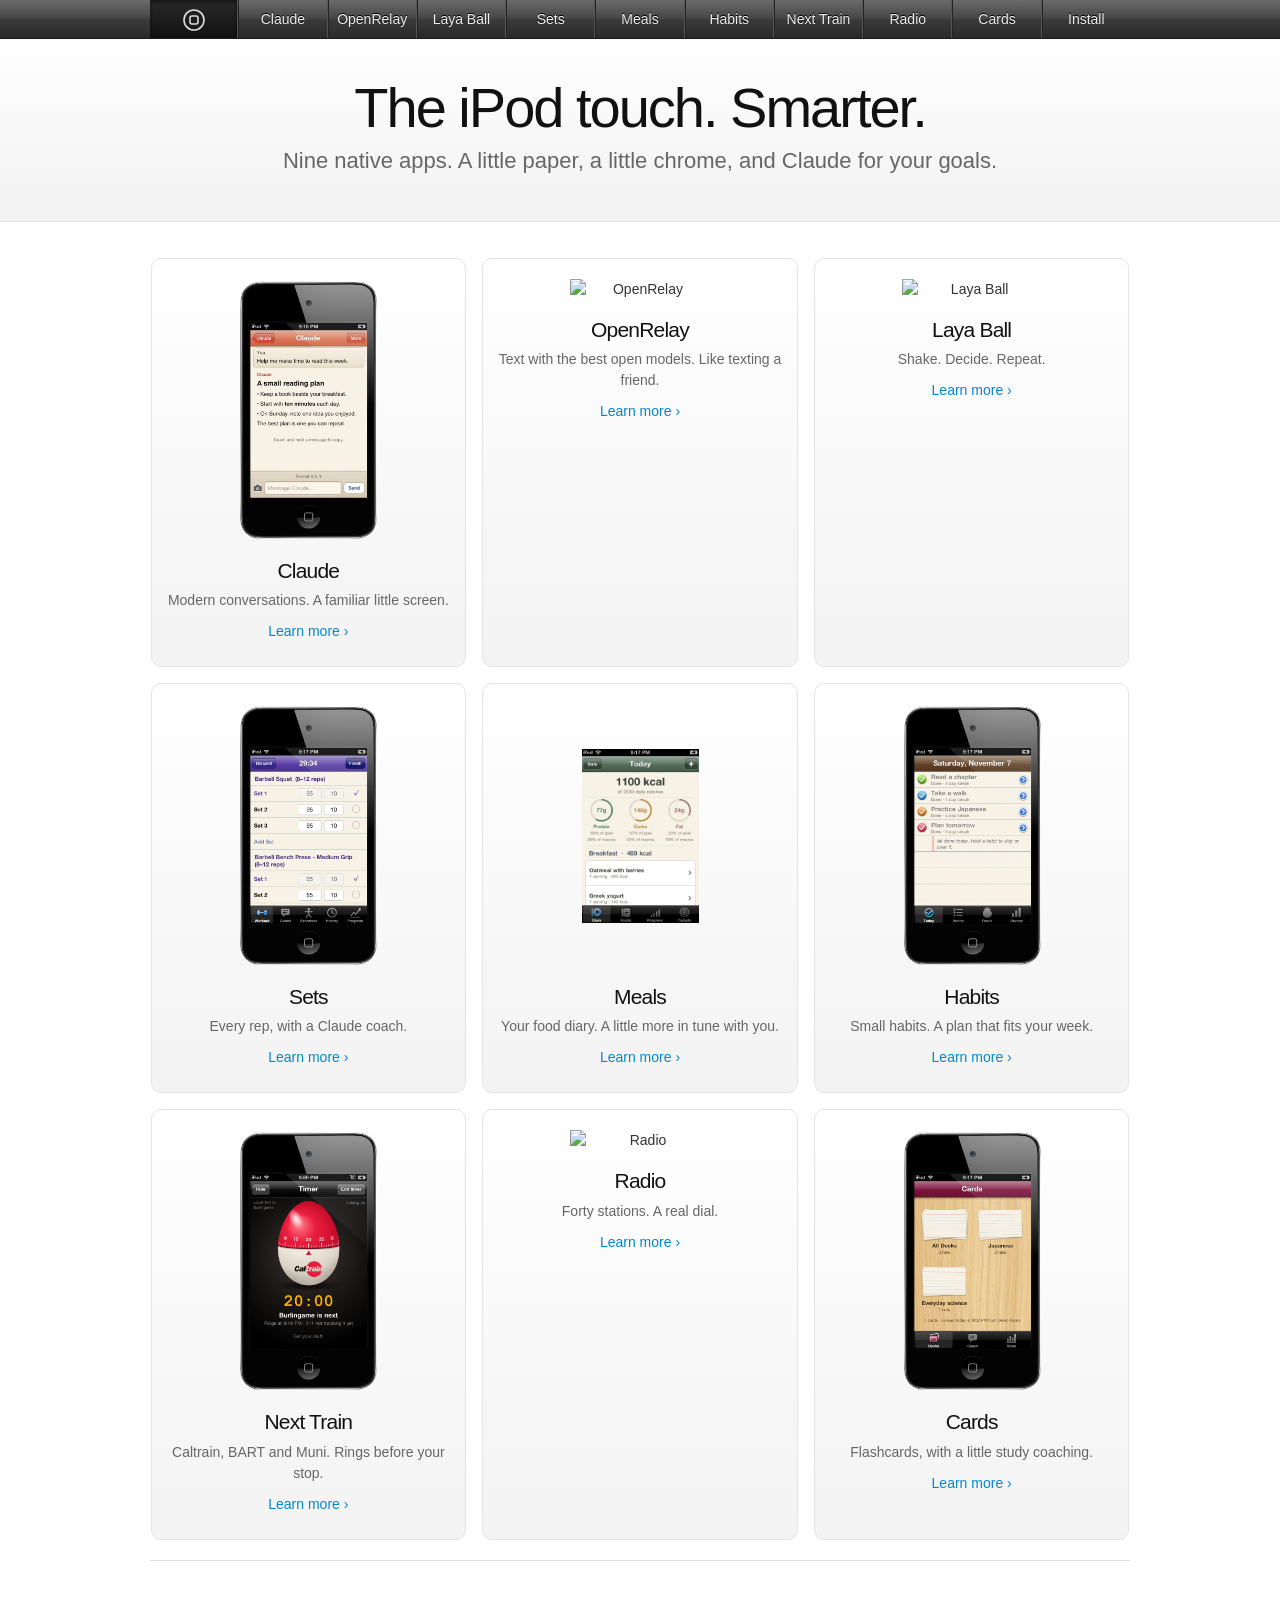
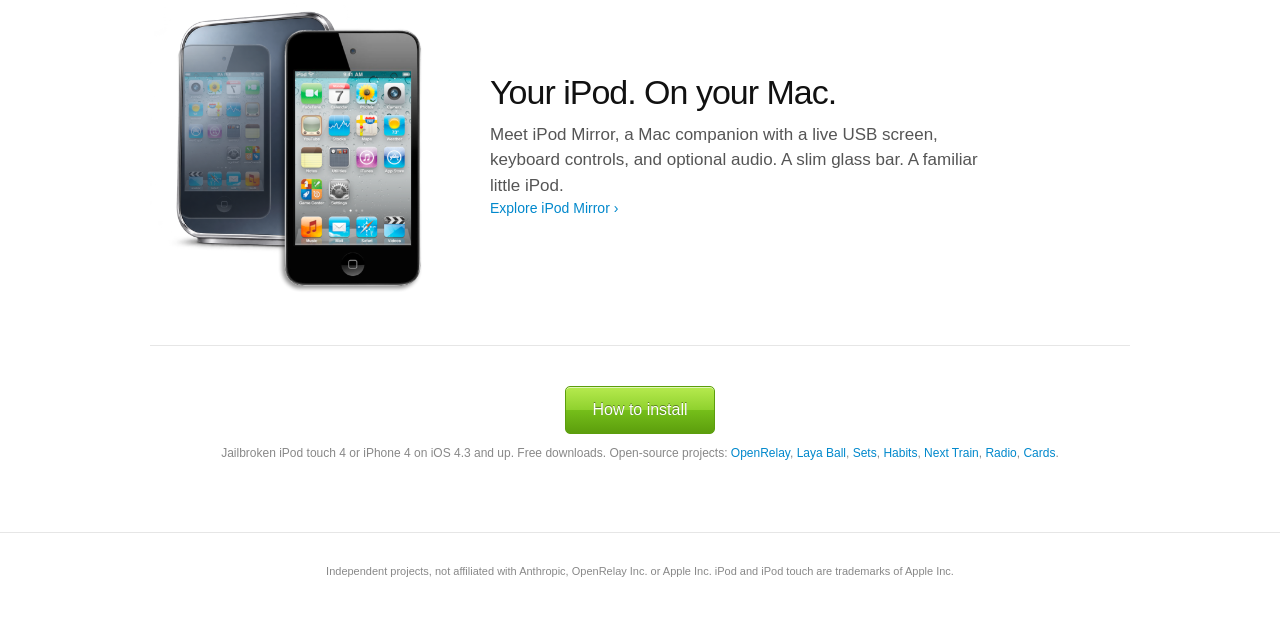
==== site/index.html @ 03e5d3de "Add iPod reflection icon and latest Mirror download" ====
<!DOCTYPE html>
<html lang="en"><head><meta charset="utf-8"><title>AI apps for iPod touch 4</title><meta name="viewport" content="width=device-width, initial-scale=1">
<meta name="description" content="Nine native apps for a 2010 iPod touch. Claude, open models, and practical tools for your goals.">
<meta property="og:type" content="website"><meta property="og:title" content="AI apps for iPod touch 4"><meta property="og:description" content="Nine native apps for a 2010 iPod touch. Claude, open models, and practical tools for your goals.">
<meta property="og:image" content="https://mannan.dev/ipod/img/og.jpg"><meta property="og:image:width" content="1200"><meta property="og:image:height" content="630">
<meta name="twitter:card" content="summary_large_image"><meta name="twitter:title" content="AI apps for iPod touch 4"><meta name="twitter:description" content="Nine native apps for a 2010 iPod touch. Claude, open models, and practical tools for your goals."><meta name="twitter:image" content="https://mannan.dev/ipod/img/og.jpg">
<link rel="icon" href="img/icon.png"><link rel="stylesheet" href="style.css?v=reflection-6-png-1"></head><body>
<div id="gn"><input type="checkbox" id="menu"><label class="burger" for="menu" aria-label="Menu">&#9776;</label><ul>
<li class="on"><a href="index.html" class="home" title="iPod touch 4"><svg width="22" height="22" viewBox="0 0 22 22" aria-label="iPod touch 4"><circle cx="11" cy="11" r="10" fill="none" stroke="#ddd" stroke-width="1.6"/><rect x="7" y="7" width="8" height="8" rx="2" fill="none" stroke="#ddd" stroke-width="1.6"/></svg></a></li>
<li><a href="claude.html">Claude</a></li>
<li><a href="openrelay.html">OpenRelay</a></li>
<li><a href="layaball.html">Laya Ball</a></li>
<li><a href="sets.html">Sets</a></li>
<li><a href="meals.html">Meals</a></li>
<li><a href="habits.html">Habits</a></li>
<li><a href="nexttrain.html">Next Train</a></li>
<li><a href="radio.html">Radio</a></li>
<li><a href="cards.html">Cards</a></li>
<li><a href="install.html">Install</a></li>
</ul></div>
<div class="hero"><div class="wrap">
  <h1>The iPod touch. Smarter.</h1>
  <h2>Nine native apps. A little paper, a little chrome, and Claude for your goals.</h2>
</div></div>
<div class="wrap">
  <div class="trio">
    <a class="card" href="claude.html"><img src="img/claude-native-device.png" alt="Claude on an iPod touch"><h3>Claude</h3><p>Modern conversations. A familiar little screen.</p><span class="more">Learn more &rsaquo;</span></a>
    <a class="card" href="openrelay.html"><img src="img/bursts-device.png" alt="OpenRelay"><h3>OpenRelay</h3><p>Text with the best open models. Like texting a friend.</p><span class="more">Learn more &rsaquo;</span></a>
    <a class="card" href="layaball.html"><img src="img/ball8-device.png" alt="Laya Ball"><h3>Laya Ball</h3><p>Shake. Decide. Repeat.</p><span class="more">Learn more &rsaquo;</span></a>
    <a class="card" href="sets.html"><img src="img/setsworkout-native-device.png" alt="Sets"><h3>Sets</h3><p>Every rep, with a Claude coach.</p><span class="more">Learn more &rsaquo;</span></a>
    <a class="card" href="meals.html"><span class="device-shot"><span class="device-screen"><img src="img/meals-native-diary.png" alt="Meals food diary on an iPod touch" width="640" height="960"></span></span><h3>Meals</h3><p>Your food diary. A little more in tune with you.</p><span class="more">Learn more &rsaquo;</span></a>
    <a class="card" href="habits.html"><img src="img/habitstoday-native-device.png" alt="Habits"><h3>Habits</h3><p>Small habits. A plan that fits your week.</p><span class="more">Learn more &rsaquo;</span></a>
    <a class="card" href="nexttrain.html"><img src="img/trainegg-device.png" alt="Next Train"><h3>Next Train</h3><p>Caltrain, BART and Muni. Rings before your stop.</p><span class="more">Learn more &rsaquo;</span></a>
    <a class="card" href="radio.html"><img src="img/radiotuner-device.png" alt="Radio"><h3>Radio</h3><p>Forty stations. A real dial.</p><span class="more">Learn more &rsaquo;</span></a>
    <a class="card" href="cards.html"><img src="img/cardsdecks-native-device.png" alt="Cards"><h3>Cards</h3><p>Flashcards, with a little study coaching.</p><span class="more">Learn more &rsaquo;</span></a>
  </div>
  <div class="feature" style="border-top:1px solid #ddd;padding-top:36px"><div class="pic"><img src="img/mirror-icon.png?v=reflection-6" alt="iPod Mirror icon" width="220"></div><div class="txt"><h3>Your iPod. On your Mac.</h3><p>Meet iPod Mirror, a Mac companion with a live USB screen, keyboard controls, and optional audio. A slim glass bar. A familiar little iPod.</p><a class="more" href="mirror.html">Explore iPod Mirror &rsaquo;</a></div></div>
  <div class="buy"><a class="btn" href="install.html">How to install</a><small>Jailbroken iPod touch 4 or iPhone 4 on iOS 4.3 and up. Free downloads. Open-source projects: <a href="https://github.com/mannanshukla/ipod">OpenRelay</a>, <a href="https://github.com/mannanshukla/layaball-ios4">Laya Ball</a>, <a href="https://github.com/mannanshukla/sets-ios4">Sets</a>, <a href="https://github.com/mannanshukla/habits-ios4">Habits</a>, <a href="https://github.com/mannanshukla/nexttrain-ios4">Next Train</a>, <a href="https://github.com/mannanshukla/radio-ios4">Radio</a>, <a href="https://github.com/mannanshukla/cards-ios4">Cards</a>.</small></div>
</div>
<footer>Independent projects, not affiliated with Anthropic, OpenRelay Inc. or Apple Inc. iPod and iPod touch are trademarks of Apple Inc.</footer></body></html>
---- site/style.css ----
/* apple.com, 2010: Myriad, light gray, one idea per section */
html,body{margin:0;padding:0}
body{font-family:"Myriad Pro","Myriad Set Pro","Lucida Grande","Helvetica Neue",Helvetica,Arial,sans-serif;color:#333;font-size:14px;line-height:1.5;background:#fff}
a{color:#08c;text-decoration:none}a:hover{text-decoration:underline}
.wrap{width:980px;max-width:94%;margin:0 auto}
/* global nav: the gray glossy bar */
#gn{height:38px;background:linear-gradient(#6b6b6b,#444 50%,#3a3a3a 51%,#2a2a2a);border-bottom:1px solid #1a1a1a;box-shadow:0 1px 2px rgba(0,0,0,.4)}
#gn ul{list-style:none;margin:0 auto;padding:0;display:flex;width:980px;max-width:94%}
#gn .burger,#gn #menu{display:none}
#gn li{flex:1;text-align:center;border-left:1px solid #222;border-right:1px solid #555}
#gn li:first-child{border-left:0}#gn li:last-child{border-right:0}
#gn a{display:block;line-height:38px;color:#eee;font-size:14px;text-shadow:0 -1px 0 #000}
#gn a.home svg{vertical-align:middle;display:inline-block}
#gn a:hover{text-decoration:none;background:linear-gradient(#333,#111)}
#gn li.on a{background:linear-gradient(#2a2a2a,#111);color:#fff;box-shadow:inset 0 2px 4px rgba(0,0,0,.6)}
/* product subnav: rounded light tabs */
#sub{background:linear-gradient(#fafafa,#e8e8e8);border-bottom:1px solid #c8c8c8;height:36px}
#sub .wrap{display:flex;align-items:center;height:36px}
#sub .name{font-size:18px;color:#222;font-weight:bold;letter-spacing:-.3px}
#sub nav{margin-left:auto;display:flex;gap:4px}
#sub nav a{color:#333;font-size:13px;padding:4px 12px;border-radius:12px}
#sub nav a.on,#sub nav a:hover{background:#d0d0d0;text-decoration:none}
#sub nav a.buy{background:linear-gradient(#b6ea4e,#75be1a);color:#fff;text-shadow:0 -1px 0 rgba(0,0,0,.35);border:1px solid #5c9e0d}
/* hero */
.hero{text-align:center;padding:40px 0 20px;background:linear-gradient(#fff,#f2f2f2);border-bottom:1px solid #e3e3e3}
.hero h1{font-size:56px;font-weight:normal;letter-spacing:-2px;color:#111;margin:0 0 6px;line-height:1.05}
.hero h2{font-size:22px;font-weight:normal;color:#666;margin:0 0 24px}
.hero img{max-width:100%;height:auto;display:block;margin:0 auto}
/* feature rows */
.feature{display:flex;align-items:center;gap:40px;padding:48px 0;border-bottom:1px solid #e6e6e6}
.feature.flip{flex-direction:row-reverse}
.feature .pic{flex:none;width:300px}
.feature .pic img{width:300px;display:block}
.feature .txt h3{font-size:34px;font-weight:normal;letter-spacing:-1px;color:#111;margin:0 0 10px;line-height:1.1}
.feature .txt p{font-size:17px;color:#555;margin:0;max-width:520px}
.feature .txt p+p{margin-top:12px}
/* overview cards (home) */
.trio{display:flex;flex-wrap:wrap;justify-content:center;gap:16px;padding:36px 0 20px}
.trio a.card{flex:0 1 calc(33.333% - 11px);box-sizing:border-box;text-align:center;color:#333;padding:20px 10px 24px;border-radius:10px;border:1px solid #e3e3e3;background:linear-gradient(#fff,#f3f3f3)}
.trio a.card:hover{text-decoration:none;border-color:#bbb}
.trio img{width:140px;display:block;margin:0 auto 14px}
.trio h3{font-size:21px;font-weight:normal;letter-spacing:-.8px;color:#111;margin:0 0 4px}
.trio p{font-size:14px;color:#666;margin:0 0 10px}
.trio .more{color:#08c;font-size:14px}
/* buy box */
.buy{text-align:center;padding:40px 0}
.btn{display:inline-block;padding:11px 26px;font-size:16px;color:#fff;text-shadow:0 -1px 0 rgba(0,0,0,.4);border:1px solid #5c9e0d;border-radius:5px;background:linear-gradient(#b6ea4e,#8fd12e 50%,#75be1a 51%,#5c9e0d);box-shadow:inset 0 1px 0 rgba(255,255,255,.6)}
.btn:hover{text-decoration:none;background:linear-gradient(#c3f064,#9cdb3a 50%,#80c923 51%,#66aa12)}
.buy small{display:block;color:#888;font-size:12px;margin-top:10px}
/* install page */
ol.steps{margin:20px 0;padding:0 0 0 22px;font-size:16px;color:#444}
ol.steps li{margin:0 0 14px}
code{font-family:Menlo,Monaco,monospace;font-size:13px;background:#f3f3f3;border:1px solid #ddd;border-radius:3px;padding:1px 5px}
footer{text-align:center;color:#888;font-size:11px;padding:30px 0 40px;border-top:1px solid #e6e6e6;margin-top:30px}
@media (max-width:760px){.hero h1{font-size:36px;letter-spacing:-1px}.hero h2{font-size:17px}.feature,.feature.flip{flex-direction:column;text-align:center;padding:32px 0}.feature .pic,.feature .pic img{width:220px}.feature .txt h3{font-size:26px}.trio{flex-direction:column}.trio a.card{flex:1 1 auto}#gn a{font-size:12px}#sub .name{font-size:15px}#sub nav a{padding:4px 8px;font-size:12px}}

.ct .hero{background:linear-gradient(#fff,#f7f7f7)}.ct .hero h1{color:#C8102E}.ct #sub .buy,.ct .btn{background:#C8102E;border-color:#8e0b20}.ct .line{display:block;width:100%;max-width:1180px;margin:0 auto 10px;border:1px solid #e3e3e3;border-radius:10px;background:#fff}.ct .feature .txt h3 em{color:#C8102E;font-style:normal}.ct .board{display:inline-block;background:#111;color:#FFB000;font-family:"Courier New",Courier,monospace;font-weight:bold;font-size:15px;letter-spacing:1px;padding:8px 14px;border-radius:6px;margin:0 0 14px}

@media (max-width:760px){
#gn{height:auto;min-height:38px;position:relative}
#gn ul{display:block;width:100%;max-width:100%}
#gn li{display:none;border:0;text-align:left}
#gn li:first-child{display:block;width:60px}
#gn li:first-child a{padding-left:16px}
#gn a{font-size:15px;padding:0 16px;border-top:1px solid #222}
#gn .burger{display:block;position:absolute;right:12px;top:0;width:44px;height:38px;line-height:38px;text-align:center;color:#eee;font-size:22px;cursor:pointer}
#gn #menu:checked ~ ul li{display:block}
#gn #menu:checked ~ .burger{color:#fff}
#sub{height:auto}#sub .wrap{height:auto;flex-wrap:wrap;padding:6px 0}
#sub .name{width:100%;margin-bottom:4px}#sub nav{margin-left:0}
}
.ct .hero .agencies{margin:0 0 18px}.ct .hero .agencies img{vertical-align:middle;margin:0 14px}.ct .feature .txt p img{display:inline-block;margin:0}
.ct .hero .agencies img,.ct .hero p.agencies img{height:34px;width:auto;max-width:none;display:inline-block;margin:0 14px 10px}
@media (max-width:760px){.ct .hero .agencies img,.ct .hero p.agencies img{height:26px;margin:0 8px 8px}.ct .feature .txt p img{height:32px;width:auto}}
/* feature carousel, the 2010 product-page kind */
.carousel{position:relative;margin:28px 0 36px;border:1px solid #d5d5d5;border-radius:10px;background:linear-gradient(#fff,#f4f4f4);box-shadow:0 1px 3px rgba(0,0,0,.08);overflow:hidden}
.carousel .track{display:flex;width:100%;transition:margin-left .45s ease}
.carousel .slide{flex:0 0 100%;min-width:100%;box-sizing:border-box;padding:0 64px}
.carousel .slide .feature{border-bottom:0;padding:40px 0 56px}
.carousel .arrow{position:absolute;top:50%;margin-top:-22px;width:44px;height:44px;line-height:44px;text-align:center;border-radius:22px;background:linear-gradient(#fdfdfd,#dcdcdc);border:1px solid #b9b9b9;color:#555;text-decoration:none;font-size:14px;box-shadow:0 1px 2px rgba(0,0,0,.15)}
.carousel .arrow:hover{background:linear-gradient(#fff,#e9e9e9);color:#222}
.carousel .prev{left:12px}.carousel .next{right:12px}
.carousel .dots{position:absolute;left:0;right:0;bottom:16px;text-align:center}
.carousel .dots a{display:inline-block;width:9px;height:9px;border-radius:5px;background:#c7c7c7;margin:0 4px;box-shadow:inset 0 1px 1px rgba(0,0,0,.25)}
.carousel .dots a.on{background:#4c4c4c}
@media (max-width:760px){.carousel .slide{padding:0 18px}.carousel .arrow{display:none}}
/* Reuse the original photographic iPod PNG. Screens sit in its existing opening. */
.device-shot{display:block;position:relative;width:300px;max-width:100%;margin:0 auto;background:url(img/cardsdecks-device.png) center/100% 100% no-repeat}
.device-shot:before{content:"";display:block;padding-top:187.265918%}
.device-screen{position:absolute;display:block;left:8.801498%;top:16.8%;width:83.333333%;height:66.7%;overflow:hidden;background:#000}
.device-shot .device-screen img{display:block;position:absolute;left:0;top:0;width:100%;height:100%;max-width:none;margin:0}
/* Reuse the screen region of older 780 × 1280 renders, hiding their drawn bezel. */
.device-shot.rendered-screen .device-screen img{width:121.875%;height:133.333333%;left:-10.9375%;top:-15.625%}
.trio .device-shot{width:140px;margin-bottom:14px}
.feature .txt .example-note{font-size:13px;color:#777}
@media (max-width:760px){.feature .device-shot{width:220px}}
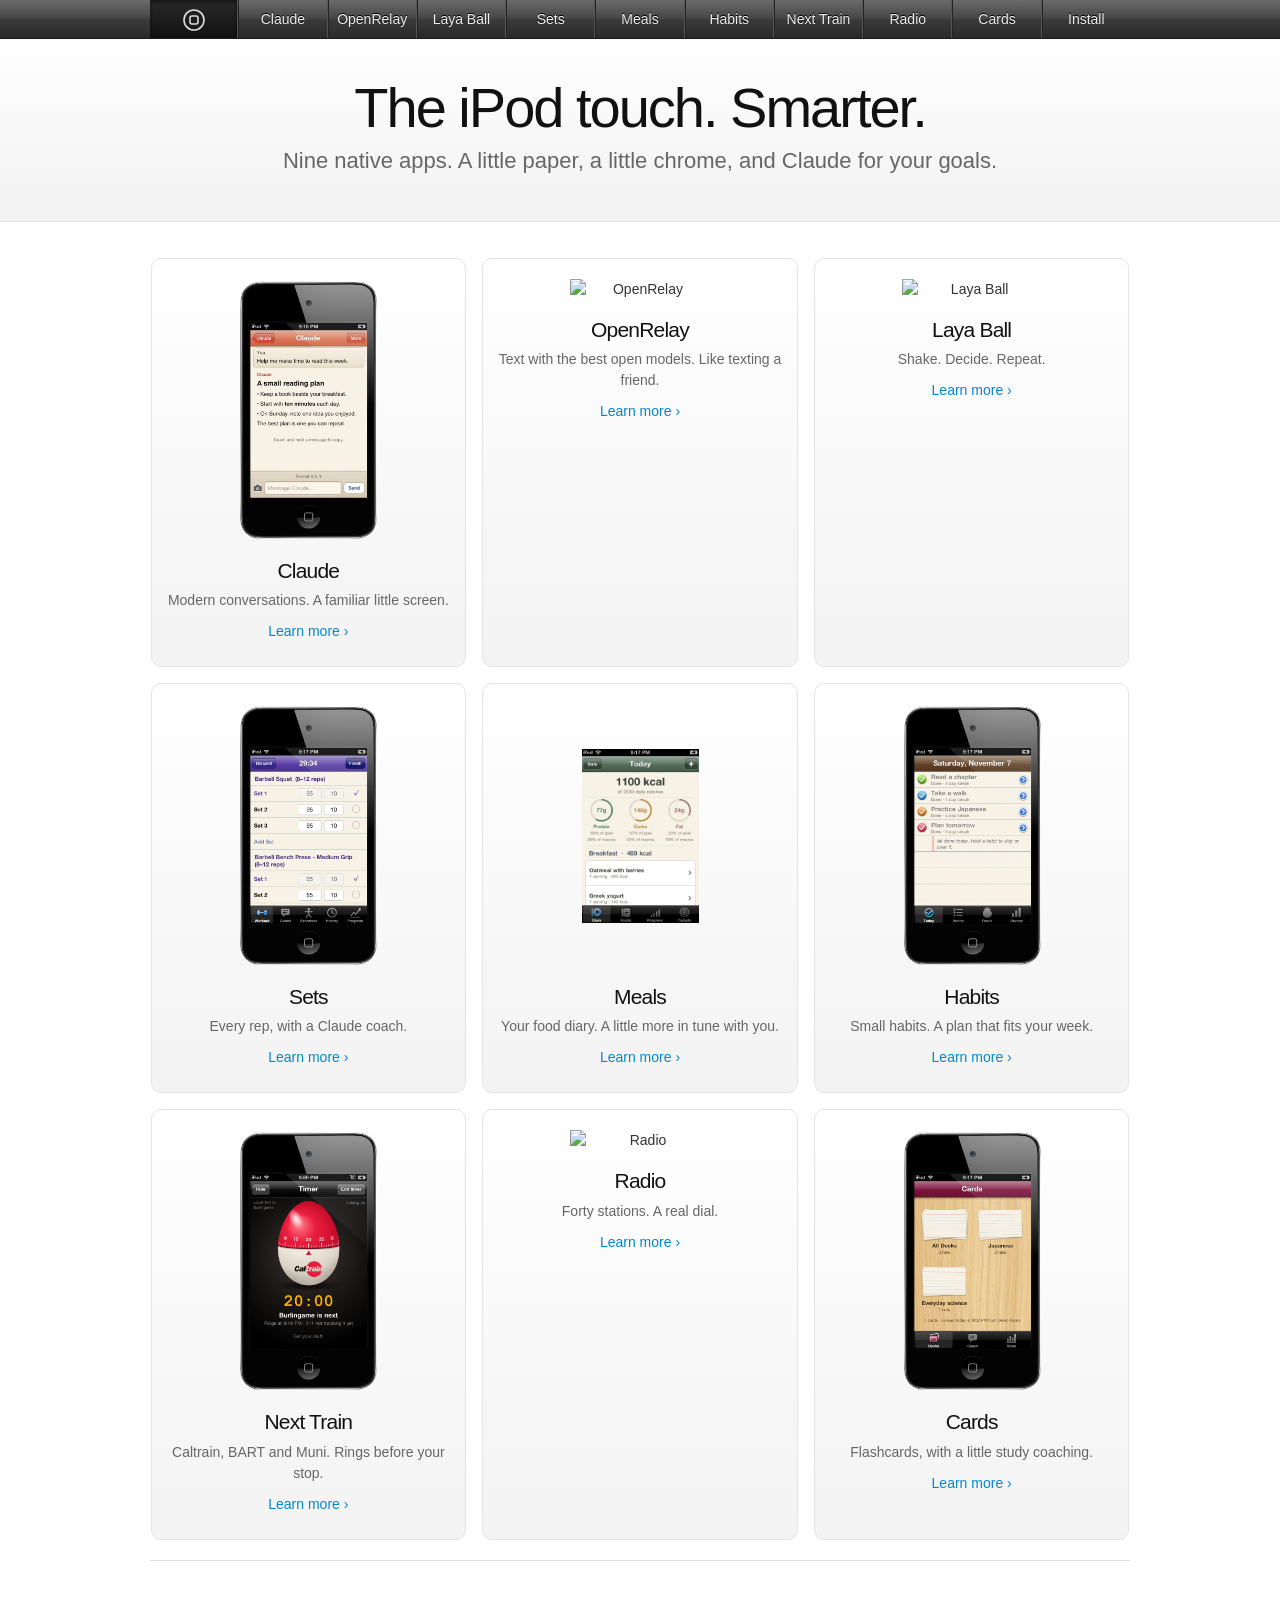
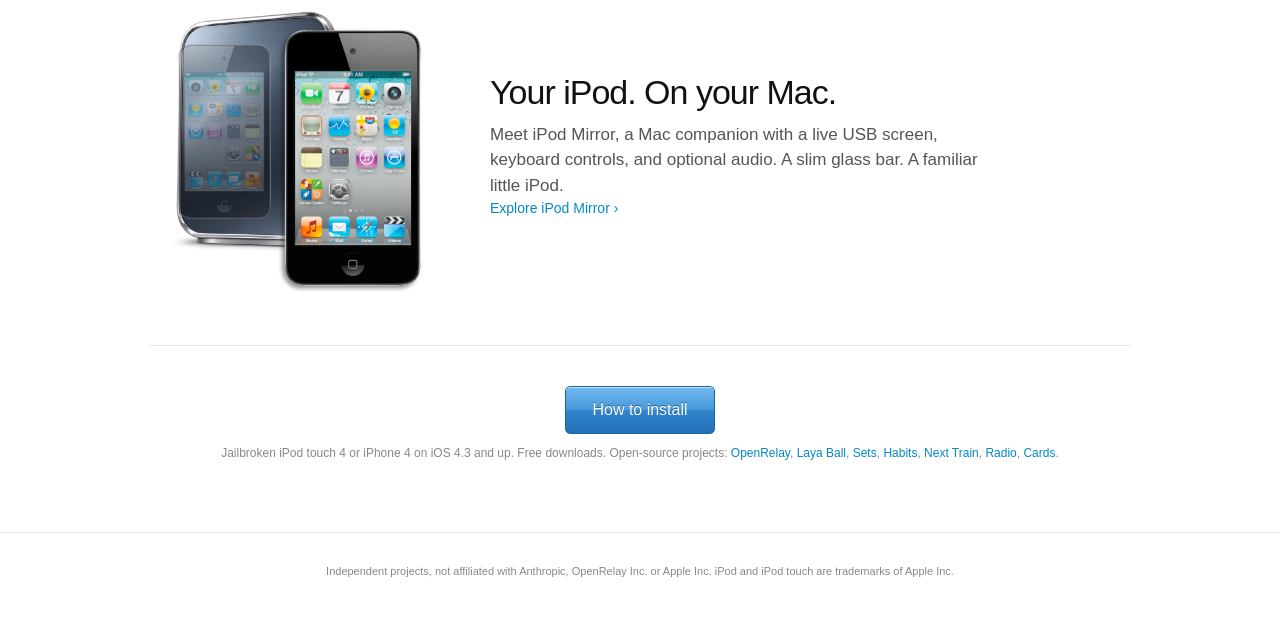
==== commit cc0d72fe: "Use classic glossy blue download buttons across the site" ====
--- a/site/index.html
+++ b/site/index.html
@@ -4,7 +4,7 @@
 <meta property="og:type" content="website"><meta property="og:title" content="AI apps for iPod touch 4"><meta property="og:description" content="Nine native apps for a 2010 iPod touch. Claude, open models, and practical tools for your goals.">
 <meta property="og:image" content="https://mannan.dev/ipod/img/og.jpg"><meta property="og:image:width" content="1200"><meta property="og:image:height" content="630">
 <meta name="twitter:card" content="summary_large_image"><meta name="twitter:title" content="AI apps for iPod touch 4"><meta name="twitter:description" content="Nine native apps for a 2010 iPod touch. Claude, open models, and practical tools for your goals."><meta name="twitter:image" content="https://mannan.dev/ipod/img/og.jpg">
-<link rel="icon" href="img/icon.png"><link rel="stylesheet" href="style.css?v=reflection-6-png-1"></head><body>
+<link rel="icon" href="img/icon.png"><link rel="stylesheet" href="style.css?v=classic-blue-1"></head><body>
 <div id="gn"><input type="checkbox" id="menu"><label class="burger" for="menu" aria-label="Menu">&#9776;</label><ul>
 <li class="on"><a href="index.html" class="home" title="iPod touch 4"><svg width="22" height="22" viewBox="0 0 22 22" aria-label="iPod touch 4"><circle cx="11" cy="11" r="10" fill="none" stroke="#ddd" stroke-width="1.6"/><rect x="7" y="7" width="8" height="8" rx="2" fill="none" stroke="#ddd" stroke-width="1.6"/></svg></a></li>
 <li><a href="claude.html">Claude</a></li>
--- a/site/style.css
+++ b/site/style.css
@@ -20,7 +20,7 @@
 #sub nav{margin-left:auto;display:flex;gap:4px}
 #sub nav a{color:#333;font-size:13px;padding:4px 12px;border-radius:12px}
 #sub nav a.on,#sub nav a:hover{background:#d0d0d0;text-decoration:none}
-#sub nav a.buy{background:linear-gradient(#b6ea4e,#75be1a);color:#fff;text-shadow:0 -1px 0 rgba(0,0,0,.35);border:1px solid #5c9e0d}
+#sub nav a.buy{background:linear-gradient(#70b7ef,#267bc4);color:#fff;text-shadow:0 -1px 0 rgba(0,0,0,.35);border:1px solid #1765a5}
 /* hero */
 .hero{text-align:center;padding:40px 0 20px;background:linear-gradient(#fff,#f2f2f2);border-bottom:1px solid #e3e3e3}
 .hero h1{font-size:56px;font-weight:normal;letter-spacing:-2px;color:#111;margin:0 0 6px;line-height:1.05}
@@ -44,8 +44,8 @@
 .trio .more{color:#08c;font-size:14px}
 /* buy box */
 .buy{text-align:center;padding:40px 0}
-.btn{display:inline-block;padding:11px 26px;font-size:16px;color:#fff;text-shadow:0 -1px 0 rgba(0,0,0,.4);border:1px solid #5c9e0d;border-radius:5px;background:linear-gradient(#b6ea4e,#8fd12e 50%,#75be1a 51%,#5c9e0d);box-shadow:inset 0 1px 0 rgba(255,255,255,.6)}
-.btn:hover{text-decoration:none;background:linear-gradient(#c3f064,#9cdb3a 50%,#80c923 51%,#66aa12)}
+.btn{display:inline-block;padding:11px 26px;font-size:16px;color:#fff;text-shadow:0 -1px 0 rgba(0,0,0,.4);border:1px solid #1765a5;border-radius:5px;background:linear-gradient(#73b9ee,#4599dc 50%,#3186cd 51%,#226eb5);box-shadow:inset 0 1px 0 rgba(255,255,255,.6)}
+.btn:hover{text-decoration:none;background:linear-gradient(#87c7f4,#58a7e5 50%,#3c94da 51%,#287ac2)}
 .buy small{display:block;color:#888;font-size:12px;margin-top:10px}
 /* install page */
 ol.steps{margin:20px 0;padding:0 0 0 22px;font-size:16px;color:#444}
@@ -54,7 +54,7 @@
 footer{text-align:center;color:#888;font-size:11px;padding:30px 0 40px;border-top:1px solid #e6e6e6;margin-top:30px}
 @media (max-width:760px){.hero h1{font-size:36px;letter-spacing:-1px}.hero h2{font-size:17px}.feature,.feature.flip{flex-direction:column;text-align:center;padding:32px 0}.feature .pic,.feature .pic img{width:220px}.feature .txt h3{font-size:26px}.trio{flex-direction:column}.trio a.card{flex:1 1 auto}#gn a{font-size:12px}#sub .name{font-size:15px}#sub nav a{padding:4px 8px;font-size:12px}}
 
-.ct .hero{background:linear-gradient(#fff,#f7f7f7)}.ct .hero h1{color:#C8102E}.ct #sub .buy,.ct .btn{background:#C8102E;border-color:#8e0b20}.ct .line{display:block;width:100%;max-width:1180px;margin:0 auto 10px;border:1px solid #e3e3e3;border-radius:10px;background:#fff}.ct .feature .txt h3 em{color:#C8102E;font-style:normal}.ct .board{display:inline-block;background:#111;color:#FFB000;font-family:"Courier New",Courier,monospace;font-weight:bold;font-size:15px;letter-spacing:1px;padding:8px 14px;border-radius:6px;margin:0 0 14px}
+.ct .hero{background:linear-gradient(#fff,#f7f7f7)}.ct .hero h1{color:#C8102E}.ct .line{display:block;width:100%;max-width:1180px;margin:0 auto 10px;border:1px solid #e3e3e3;border-radius:10px;background:#fff}.ct .feature .txt h3 em{color:#C8102E;font-style:normal}.ct .board{display:inline-block;background:#111;color:#FFB000;font-family:"Courier New",Courier,monospace;font-weight:bold;font-size:15px;letter-spacing:1px;padding:8px 14px;border-radius:6px;margin:0 0 14px}
 
 @media (max-width:760px){
 #gn{height:auto;min-height:38px;position:relative}
@@ -94,3 +94,8 @@
 .trio .device-shot{width:140px;margin-bottom:14px}
 .feature .txt .example-note{font-size:13px;color:#777}
 @media (max-width:760px){.feature .device-shot{width:220px}}
+
+/* Classic Apple-style blue calls to action. */
+#sub nav a.buy:hover{background:linear-gradient(#87c7f4,#287ac2)}
+.btn:active,#sub nav a.buy:active{background:linear-gradient(#226eb5,#4599dc);box-shadow:inset 0 1px 3px rgba(0,0,0,.25)}
+.btn:focus-visible,#sub nav a.buy:focus-visible{outline:3px solid #8ac5f2;outline-offset:3px}
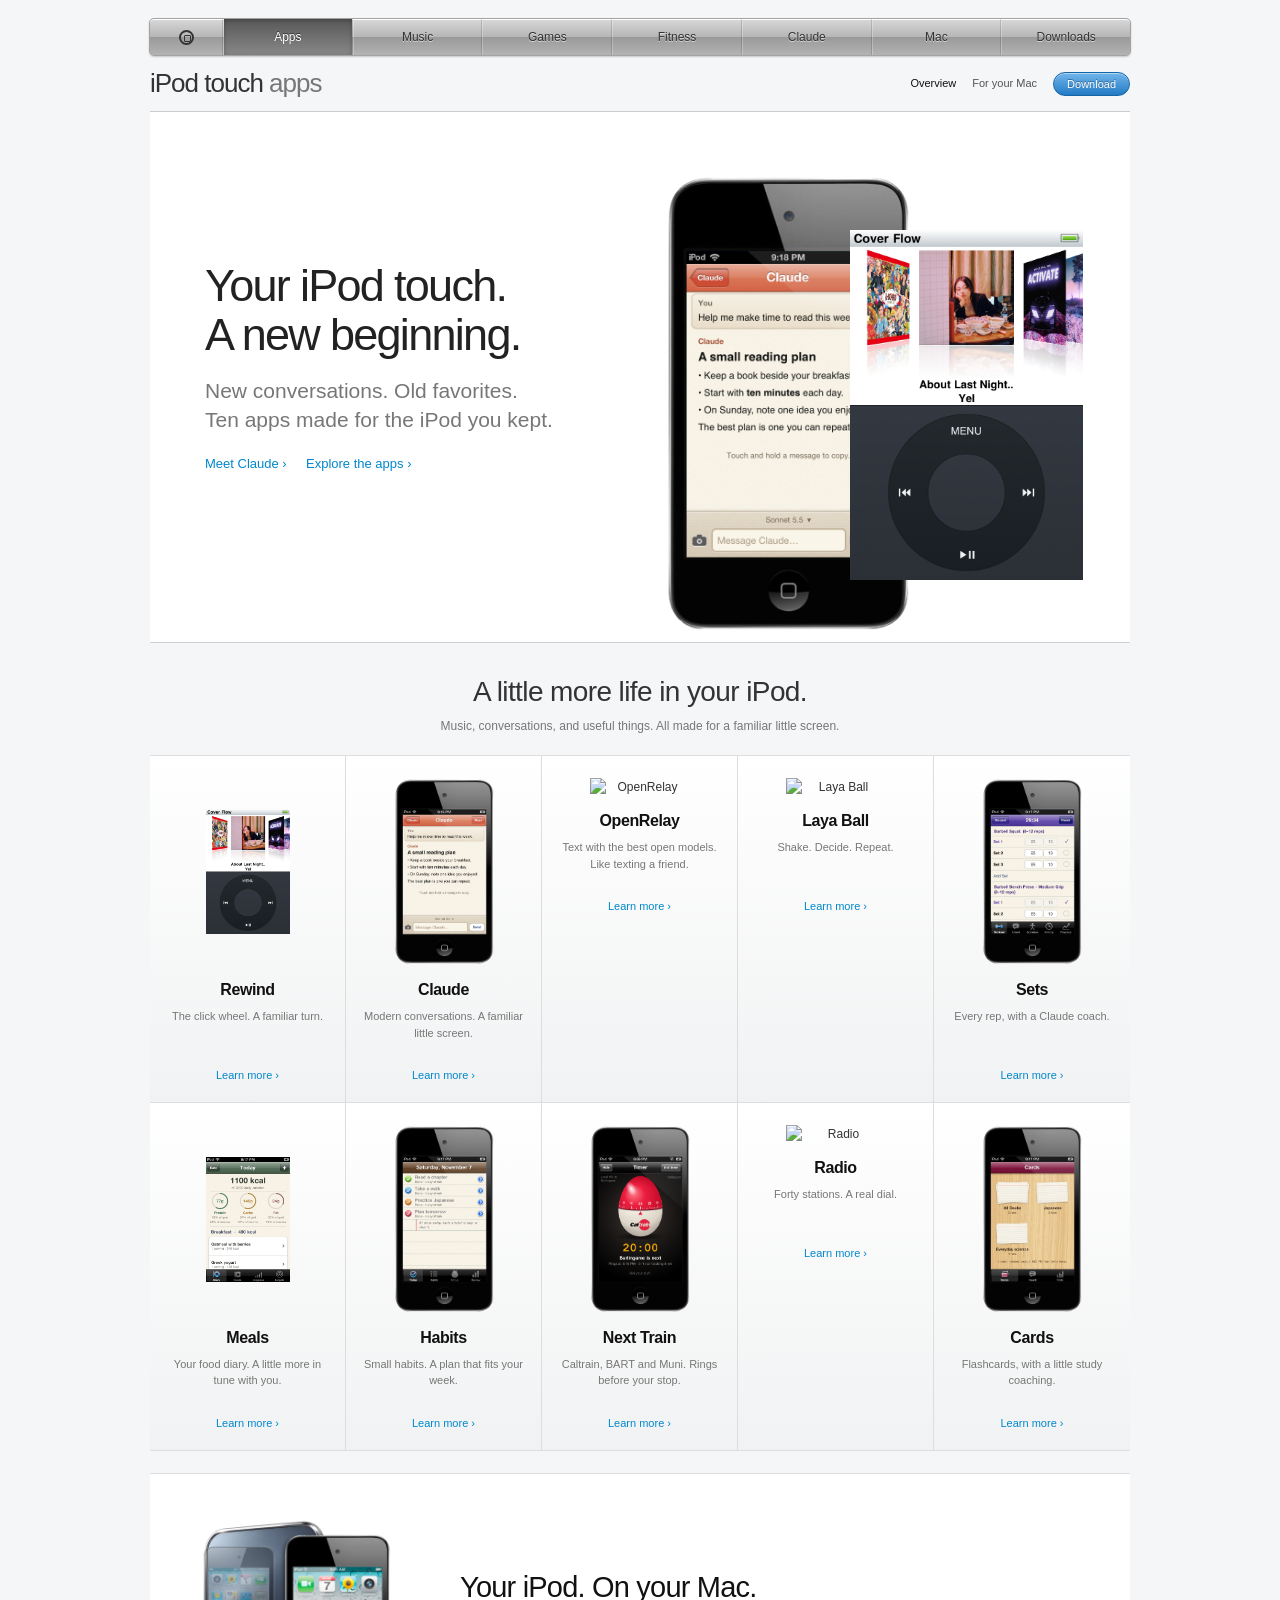
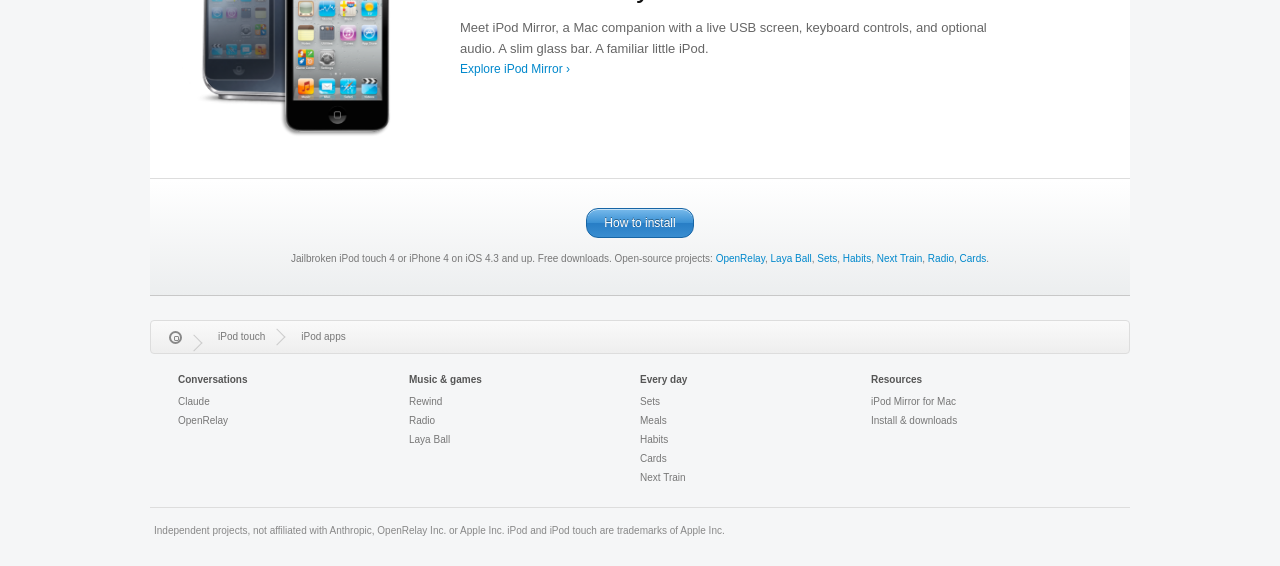
==== commit 53d4aec1: "Restyle iPod site around 2010 Apple layouts and add Rewind" ====
--- a/site/index.html
+++ b/site/index.html
@@ -1,29 +1,16 @@
 <!DOCTYPE html>
-<html lang="en"><head><meta charset="utf-8"><title>AI apps for iPod touch 4</title><meta name="viewport" content="width=device-width, initial-scale=1">
-<meta name="description" content="Nine native apps for a 2010 iPod touch. Claude, open models, and practical tools for your goals.">
-<meta property="og:type" content="website"><meta property="og:title" content="AI apps for iPod touch 4"><meta property="og:description" content="Nine native apps for a 2010 iPod touch. Claude, open models, and practical tools for your goals.">
+<html lang="en"><head><meta charset="utf-8"><title>Apps for iPod touch 4</title><meta name="viewport" content="width=device-width, initial-scale=1">
+<meta name="description" content="Ten native apps for a 2010 iPod touch. Claude, open models, and practical tools for your goals.">
+<meta property="og:type" content="website"><meta property="og:title" content="Apps for iPod touch 4"><meta property="og:description" content="Ten native apps for a 2010 iPod touch. Claude, open models, and practical tools for your goals.">
 <meta property="og:image" content="https://mannan.dev/ipod/img/og.jpg"><meta property="og:image:width" content="1200"><meta property="og:image:height" content="630">
-<meta name="twitter:card" content="summary_large_image"><meta name="twitter:title" content="AI apps for iPod touch 4"><meta name="twitter:description" content="Nine native apps for a 2010 iPod touch. Claude, open models, and practical tools for your goals."><meta name="twitter:image" content="https://mannan.dev/ipod/img/og.jpg">
-<link rel="icon" href="img/icon.png"><link rel="stylesheet" href="style.css?v=classic-blue-1"></head><body>
-<div id="gn"><input type="checkbox" id="menu"><label class="burger" for="menu" aria-label="Menu">&#9776;</label><ul>
-<li class="on"><a href="index.html" class="home" title="iPod touch 4"><svg width="22" height="22" viewBox="0 0 22 22" aria-label="iPod touch 4"><circle cx="11" cy="11" r="10" fill="none" stroke="#ddd" stroke-width="1.6"/><rect x="7" y="7" width="8" height="8" rx="2" fill="none" stroke="#ddd" stroke-width="1.6"/></svg></a></li>
-<li><a href="claude.html">Claude</a></li>
-<li><a href="openrelay.html">OpenRelay</a></li>
-<li><a href="layaball.html">Laya Ball</a></li>
-<li><a href="sets.html">Sets</a></li>
-<li><a href="meals.html">Meals</a></li>
-<li><a href="habits.html">Habits</a></li>
-<li><a href="nexttrain.html">Next Train</a></li>
-<li><a href="radio.html">Radio</a></li>
-<li><a href="cards.html">Cards</a></li>
-<li><a href="install.html">Install</a></li>
-</ul></div>
-<div class="hero"><div class="wrap">
-  <h1>The iPod touch. Smarter.</h1>
-  <h2>Nine native apps. A little paper, a little chrome, and Claude for your goals.</h2>
-</div></div>
+<meta name="twitter:card" content="summary_large_image"><meta name="twitter:title" content="Apps for iPod touch 4"><meta name="twitter:description" content="Ten native apps for a 2010 iPod touch. Claude, open models, and practical tools for your goals."><meta name="twitter:image" content="https://mannan.dev/ipod/img/og.jpg">
+<link rel="icon" href="img/icon.png"><link rel="stylesheet" href="style.css?v=apple-2010-2"></head><body class="home-page">
+<div id="gn"><input type="checkbox" id="menu"><label class="burger" for="menu" aria-label="Menu">Menu</label><ul><li><a href="index.html" class="home" aria-label="iPod apps home"><span class="home-symbol"></span></a></li><li class="on"><a href="index.html">Apps</a></li><li><a href="rewind.html">Music</a></li><li><a href="layaball.html">Games</a></li><li><a href="sets.html">Fitness</a></li><li><a href="claude.html">Claude</a></li><li><a href="mirror.html">Mac</a></li><li><a href="install.html">Downloads</a></li></ul></div>
+<div id="sub"><div class="wrap"><span class="name">iPod touch <span class="muted">apps</span></span><nav><a class="on" href="index.html">Overview</a><a href="mirror.html">For your Mac</a><a class="buy" href="install.html">Download</a></nav></div></div>
+<div class="home-stage"><div class="stage-copy"><h1>Your iPod touch.<br>A new beginning.</h1><p>New conversations. Old favorites.<br>Ten apps made for the iPod you kept.</p><a href="claude.html">Meet Claude &rsaquo;</a> <a href="#all-apps">Explore the apps &rsaquo;</a></div><div class="stage-products"><img class="stage-back" src="img/claude-native-device.png" alt="Claude on iPod touch"><span class="device-shot stage-front"><span class="device-screen"><img src="img/rewind-coverflow.png" width="640" height="960" alt="Rewind on iPod touch"></span></span></div></div>
 <div class="wrap">
-  <div class="trio">
+  <div class="catalog-heading" id="all-apps"><h2>A little more life in your iPod.</h2><p>Music, conversations, and useful things. All made for a familiar little screen.</p></div><div class="trio">
+    <a class="card" href="rewind.html"><span class="device-shot"><span class="device-screen"><img src="img/rewind-coverflow.png" width="640" height="960" alt="Rewind on an iPod touch"></span></span><h3>Rewind</h3><p>The click wheel. A familiar turn.</p><span class="more">Learn more &rsaquo;</span></a>
     <a class="card" href="claude.html"><img src="img/claude-native-device.png" alt="Claude on an iPod touch"><h3>Claude</h3><p>Modern conversations. A familiar little screen.</p><span class="more">Learn more &rsaquo;</span></a>
     <a class="card" href="openrelay.html"><img src="img/bursts-device.png" alt="OpenRelay"><h3>OpenRelay</h3><p>Text with the best open models. Like texting a friend.</p><span class="more">Learn more &rsaquo;</span></a>
     <a class="card" href="layaball.html"><img src="img/ball8-device.png" alt="Laya Ball"><h3>Laya Ball</h3><p>Shake. Decide. Repeat.</p><span class="more">Learn more &rsaquo;</span></a>
@@ -37,4 +24,4 @@
   <div class="feature" style="border-top:1px solid #ddd;padding-top:36px"><div class="pic"><img src="img/mirror-icon.png?v=reflection-6" alt="iPod Mirror icon" width="220"></div><div class="txt"><h3>Your iPod. On your Mac.</h3><p>Meet iPod Mirror, a Mac companion with a live USB screen, keyboard controls, and optional audio. A slim glass bar. A familiar little iPod.</p><a class="more" href="mirror.html">Explore iPod Mirror &rsaquo;</a></div></div>
   <div class="buy"><a class="btn" href="install.html">How to install</a><small>Jailbroken iPod touch 4 or iPhone 4 on iOS 4.3 and up. Free downloads. Open-source projects: <a href="https://github.com/mannanshukla/ipod">OpenRelay</a>, <a href="https://github.com/mannanshukla/layaball-ios4">Laya Ball</a>, <a href="https://github.com/mannanshukla/sets-ios4">Sets</a>, <a href="https://github.com/mannanshukla/habits-ios4">Habits</a>, <a href="https://github.com/mannanshukla/nexttrain-ios4">Next Train</a>, <a href="https://github.com/mannanshukla/radio-ios4">Radio</a>, <a href="https://github.com/mannanshukla/cards-ios4">Cards</a>.</small></div>
 </div>
-<footer>Independent projects, not affiliated with Anthropic, OpenRelay Inc. or Apple Inc. iPod and iPod touch are trademarks of Apple Inc.</footer></body></html>
+<div class="directory"><div class="breadcrumb"><a href="index.html"><span class="home-symbol"></span></a><span>iPod touch</span><span>iPod apps</span></div><div class="directory-columns"><div><h4>Conversations</h4><a href="claude.html">Claude</a><a href="openrelay.html">OpenRelay</a></div><div><h4>Music & games</h4><a href="rewind.html">Rewind</a><a href="radio.html">Radio</a><a href="layaball.html">Laya Ball</a></div><div><h4>Every day</h4><a href="sets.html">Sets</a><a href="meals.html">Meals</a><a href="habits.html">Habits</a><a href="cards.html">Cards</a><a href="nexttrain.html">Next Train</a></div><div><h4>Resources</h4><a href="mirror.html">iPod Mirror for Mac</a><a href="install.html">Install & downloads</a></div></div></div><footer>Independent projects, not affiliated with Anthropic, OpenRelay Inc. or Apple Inc. iPod and iPod touch are trademarks of Apple Inc.</footer></body></html>
--- a/site/style.css
+++ b/site/style.css
@@ -99,3 +99,100 @@
 #sub nav a.buy:hover{background:linear-gradient(#87c7f4,#287ac2)}
 .btn:active,#sub nav a.buy:active{background:linear-gradient(#226eb5,#4599dc);box-shadow:inset 0 1px 3px rgba(0,0,0,.25)}
 .btn:focus-visible,#sub nav a.buy:focus-visible{outline:3px solid #8ac5f2;outline-offset:3px}
+
+/* September 2010 Apple product-page proportions. See docs/site-reference-2010.md. */
+body{background:#f5f6f7;font-family:"Lucida Grande","Lucida Sans Unicode",Arial,Verdana,sans-serif;font-size:12px;line-height:1.5;color:#333}
+.wrap{width:980px;max-width:calc(100% - 32px)}
+#gn{width:980px;max-width:calc(100% - 32px);height:36px;margin:18px auto 0;border:1px solid #a3a3a3;border-radius:5px;background:linear-gradient(#d8d8d8 0%,#b6b6b6 49%,#999 50%,#b3b3b3 100%);box-shadow:0 1px 2px #0003,inset 0 1px 0 #fff;overflow:hidden}
+#gn ul{width:100%;max-width:none;height:36px}
+#gn li{border-left:1px solid #ffffff40;border-right:1px solid #0002}
+#gn li:first-child{flex:0 0 72px}
+#gn a{font-size:12px;line-height:36px;color:#333;text-shadow:0 1px 0 #ffffff90}
+#gn a:hover{background:linear-gradient(#bcbcbc,#8b8b8b);color:#222}
+#gn li.on a{background:linear-gradient(#575757,#888);color:#fff;text-shadow:0 -1px 0 #333;box-shadow:inset 0 1px 4px #0004}
+.home-symbol{display:inline-block;width:15px;height:15px;border:2px solid currentColor;border-radius:50%;position:relative;vertical-align:middle;box-sizing:border-box}
+.home-symbol:after{content:"";position:absolute;width:5px;height:5px;border:1px solid currentColor;border-radius:1px;left:3px;top:3px}
+#sub{width:980px;max-width:calc(100% - 32px);height:55px;margin:0 auto;background:none;border-bottom:1px solid #ccc}
+#sub .wrap{width:100%;max-width:none;height:55px}
+#sub .name{font-family:"Helvetica Neue",Helvetica,Arial,sans-serif;font-size:26px;letter-spacing:-1px;color:#333;font-weight:500}
+#sub .muted{font-weight:300;color:#777}
+#sub nav{gap:16px;align-items:center}
+#sub nav a{font-size:11px;padding:0;color:#555;border-radius:0}
+#sub nav a.on,#sub nav a:hover{background:none;color:#111}
+#sub nav a.buy{padding:3px 13px;border-radius:12px;color:#fff;font-size:11px;line-height:16px;background:linear-gradient(#72b6eb,#237ac5);box-shadow:inset 0 1px 0 #ffffff70}
+.hero{width:980px;max-width:calc(100% - 32px);margin:0 auto 20px;box-sizing:border-box;background:#fff;border-bottom:1px solid #ddd;padding:36px 36px 0;overflow:hidden}
+.hero .wrap{width:100%;max-width:none;position:relative;min-height:510px;display:flex;flex-direction:column;justify-content:center;align-items:flex-start;padding-right:360px;box-sizing:border-box;text-align:left}
+.hero h1{font-family:"Helvetica Neue",Helvetica,Arial,sans-serif;font-size:46px;font-weight:400;letter-spacing:-1.8px;line-height:1.06;margin:0 0 16px;color:#222}
+.hero h2{font-family:"Helvetica Neue",Helvetica,Arial,sans-serif;font-size:23px;line-height:1.3;color:#777;margin:0;font-weight:300;letter-spacing:-.4px}
+.hero .wrap>img,.hero .wrap>.device-shot{position:absolute;right:18px;bottom:-36px;width:285px;height:auto;margin:0}
+.ct .hero{background:#fff}
+.ct .hero .wrap{display:block;min-height:0;padding:0;text-align:center}
+.ct .hero .line{position:static;width:100%;max-width:100%;margin:25px auto 0}
+.ct .hero .agencies{margin-top:20px}
+.feature{padding:38px 32px;gap:48px;background:#fff;border-bottom:1px solid #ddd}
+.feature .pic,.feature .pic img,.feature .device-shot{width:230px}
+.feature .txt h3{font-family:"Helvetica Neue",Helvetica,Arial,sans-serif;font-size:29px;line-height:1.12;letter-spacing:-.8px;margin-bottom:13px}
+.feature .txt p{font-size:13px;line-height:1.65;color:#666;max-width:540px}
+.feature .txt p+p{margin-top:10px}
+.buy{padding:28px 30px;background:linear-gradient(#fff,#eceeef);border-top:1px solid #fff;border-bottom:1px solid #c8c8c8}
+.btn{font-size:12px;padding:5px 17px;border-radius:12px;line-height:18px;background:linear-gradient(#78baeb,#3b91d4 49%,#277dc5 50%,#398dd0)}
+.buy small{font-size:10px;line-height:1.7;color:#777;max-width:790px;margin:12px auto 0}
+.home-stage{width:980px;max-width:calc(100% - 32px);height:530px;margin:auto;position:relative;overflow:hidden;background:#fff;border-bottom:1px solid #d1d1d1}
+.stage-copy{position:absolute;top:150px;left:55px;z-index:3}
+.stage-copy h1{font-family:"Helvetica Neue",Helvetica,Arial,sans-serif;font-size:45px;letter-spacing:-1.7px;line-height:1.08;font-weight:400;color:#222;margin:0 0 18px}
+.stage-copy p{font-family:"Helvetica Neue",Helvetica,Arial,sans-serif;font-size:21px;line-height:1.35;color:#777;margin:0 0 20px;font-weight:300}
+.stage-copy>a{font-size:13px;margin-right:16px}
+.stage-products{position:absolute;right:25px;top:30px;width:450px;height:550px}
+.stage-products .stage-back{position:absolute;width:245px;right:195px;top:32px}
+.stage-products .stage-front{position:absolute;width:280px;right:0;top:0}
+.catalog-heading{padding:28px 22px 20px;border-bottom:1px solid #ddd;text-align:center}
+.catalog-heading h2{font-family:"Helvetica Neue",Helvetica,Arial,sans-serif;font-size:28px;letter-spacing:-.6px;font-weight:400;margin:0 0 4px;color:#333}
+.catalog-heading p{font-size:12px;color:#777;margin:0}
+.trio{display:grid;grid-template-columns:repeat(5,1fr);gap:0;padding:0 0 22px}
+.trio a.card{border:0;border-right:1px solid #ddd;border-bottom:1px solid #ddd;border-radius:0;background:linear-gradient(#fff,#f1f2f3);padding:22px 14px 18px;min-width:0}
+.trio a.card:nth-child(5n){border-right:0}
+.trio a.card:hover{background:#fff}
+.trio img,.trio .device-shot{width:100px;margin:0 auto 13px}
+.trio h3{font-size:16px;font-weight:bold;letter-spacing:-.4px;margin-bottom:6px}
+.trio p{font-size:11px;line-height:1.5;min-height:50px;margin-bottom:8px;color:#777}
+.trio .more{font-size:11px}
+.directory{width:980px;max-width:calc(100% - 32px);margin:24px auto 0;color:#777;font-size:10px}
+.breadcrumb{height:32px;border:1px solid #ddd;border-radius:4px;background:linear-gradient(#fafafa,#eee);display:flex;align-items:center;gap:0}
+.breadcrumb>a,.breadcrumb>span{padding:0 18px;position:relative;line-height:32px}
+.breadcrumb>a:after,.breadcrumb>span:not(:last-child):after{content:"";position:absolute;right:0;top:10px;width:11px;height:11px;border-top:1px solid #ccc;border-right:1px solid #ccc;transform:rotate(45deg)}
+.breadcrumb .home-symbol{width:13px;height:13px;color:#888}
+.breadcrumb .home-symbol:after{width:3px;height:3px}
+.directory-columns{display:grid;grid-template-columns:repeat(4,1fr);padding:18px 28px 20px;border-bottom:1px solid #ddd}
+.directory h4{margin:0 0 5px;font-size:10px;color:#555}
+.directory a{display:block;color:#777;line-height:1.9}
+.directory a:hover{color:#333}
+footer{width:980px;max-width:calc(100% - 32px);box-sizing:border-box;text-align:left;margin:0 auto;padding:15px 4px 28px;border:0;font-size:10px;color:#888}
+.mirror-hero{box-sizing:border-box;background:#fff;padding:38px!important;gap:45px!important}
+.mirror-copy h1{font-weight:400;letter-spacing:-1.5px;font-size:44px!important}
+.mirror-copy p{font-size:15px!important}
+.mirror-details{padding:28px 38px!important;background:#fff;font-size:13px}
+.mirror-details h2{font-size:24px;font-weight:400;letter-spacing:-.6px}
+@media(max-width:760px){
+ #gn{height:auto;min-height:36px;margin-top:10px}#gn ul{height:auto}#gn li:first-child{width:56px}#gn a{padding:0 14px;border:0}#gn .burger{font-size:12px;height:36px;line-height:36px;color:#333;width:55px;right:8px}#gn #menu:checked~ul li{border-top:1px solid #999}
+ #sub{height:auto;min-height:55px}#sub .wrap{height:auto;min-height:55px;flex-wrap:nowrap;padding:0}#sub .name{width:auto;font-size:22px;margin:0}#sub nav{margin-left:auto;gap:12px}#sub nav a{font-size:10px}
+ .hero{padding:30px 20px 0}.hero .wrap{min-height:0;padding:0;align-items:center;text-align:center}.hero h1{font-size:35px;letter-spacing:-1px}.hero h2{font-size:19px;margin-bottom:20px}.hero .wrap>img,.hero .wrap>.device-shot{position:relative;right:auto;bottom:-20px;width:215px}
+ .feature,.feature.flip{padding:28px 24px;gap:22px}.feature .pic,.feature .pic img,.feature .device-shot{width:190px}.feature .txt h3{font-size:26px}.feature .txt p{font-size:12px;text-align:left}
+ .home-stage{height:680px}.stage-copy{top:34px;left:20px;right:20px;text-align:center}.stage-copy h1{font-size:34px}.stage-copy p{font-size:18px}.stage-products{top:280px;right:50%;margin-right:-175px;width:350px;height:450px}.stage-products .stage-back{width:185px;right:150px;top:30px}.stage-products .stage-front{width:215px;right:0}
+ .trio{grid-template-columns:repeat(2,1fr)}.trio a.card:nth-child(5n){border-right:1px solid #ddd}.trio a.card:nth-child(2n){border-right:0}.trio img,.trio .device-shot{width:105px}.trio p{min-height:48px}.catalog-heading h2{font-size:24px}
+ .directory-columns{grid-template-columns:repeat(2,1fr);gap:18px;padding:18px}.breadcrumb>a,.breadcrumb>span{padding:0 13px}.buy{padding:24px 16px}.mirror-hero{padding:28px 22px!important}.mirror-details{padding:24px!important}
+}
+@media(prefers-reduced-motion:reduce){*{scroll-behavior:auto!important;transition:none!important}}
+.product-page .feature-grid{display:grid;grid-template-columns:repeat(4,minmax(0,1fr));background:#fff;border-bottom:1px solid #ddd}
+.feature-grid>.feature,.feature-grid>.feature.flip{display:flex;flex-direction:column;align-items:center;justify-content:flex-start;gap:20px;padding:26px 22px 30px;border-bottom:0;border-right:1px solid #e3e3e3;background:none}
+.feature-grid>.feature:last-of-type{border-right:0}
+.feature-grid .pic,.feature-grid .pic img,.feature-grid .device-shot{width:135px}
+.feature-grid .txt h3{font-size:22px;letter-spacing:-.5px;line-height:1.15}
+.feature-grid .txt p{font-size:11px;line-height:1.65}
+.feature-grid>.buy{grid-column:1/-1}
+.install-page .hero .wrap{min-height:180px;padding:0;align-items:center;text-align:center}
+.install-page .hero{padding-bottom:30px}
+.install-page .buy .btn{margin:4px 0}
+@media(max-width:900px){.product-page .feature-grid{grid-template-columns:repeat(2,minmax(0,1fr))}.feature-grid>.feature:nth-child(2n){border-right:0}.feature-grid>.feature{border-bottom:1px solid #ddd}.feature-grid .txt p{font-size:12px}}
+@media(max-width:480px){.product-page .feature-grid{grid-template-columns:1fr}.feature-grid>.feature{border-right:0}.feature-grid .pic,.feature-grid .pic img,.feature-grid .device-shot{width:160px}.feature-grid .txt h3{text-align:center}.feature-grid .txt{max-width:300px}}
+@media(max-width:480px){#sub .wrap{flex-wrap:wrap;padding:10px 0;gap:8px}#sub .name{width:100%;white-space:nowrap}#sub nav{margin-left:0;width:100%;justify-content:flex-start;gap:20px}#sub nav a{white-space:nowrap}#sub nav a.buy{margin-left:auto}}
+@media(min-width:901px){.feature-grid>.feature:nth-child(n+5){grid-column:1/-1;flex-direction:row;justify-content:center;border-top:1px solid #ddd;padding:32px 80px;gap:50px}.feature-grid>.feature:nth-child(n+5) .txt{max-width:560px}.feature-grid>.feature:nth-child(n+5) .txt p{font-size:12px}}
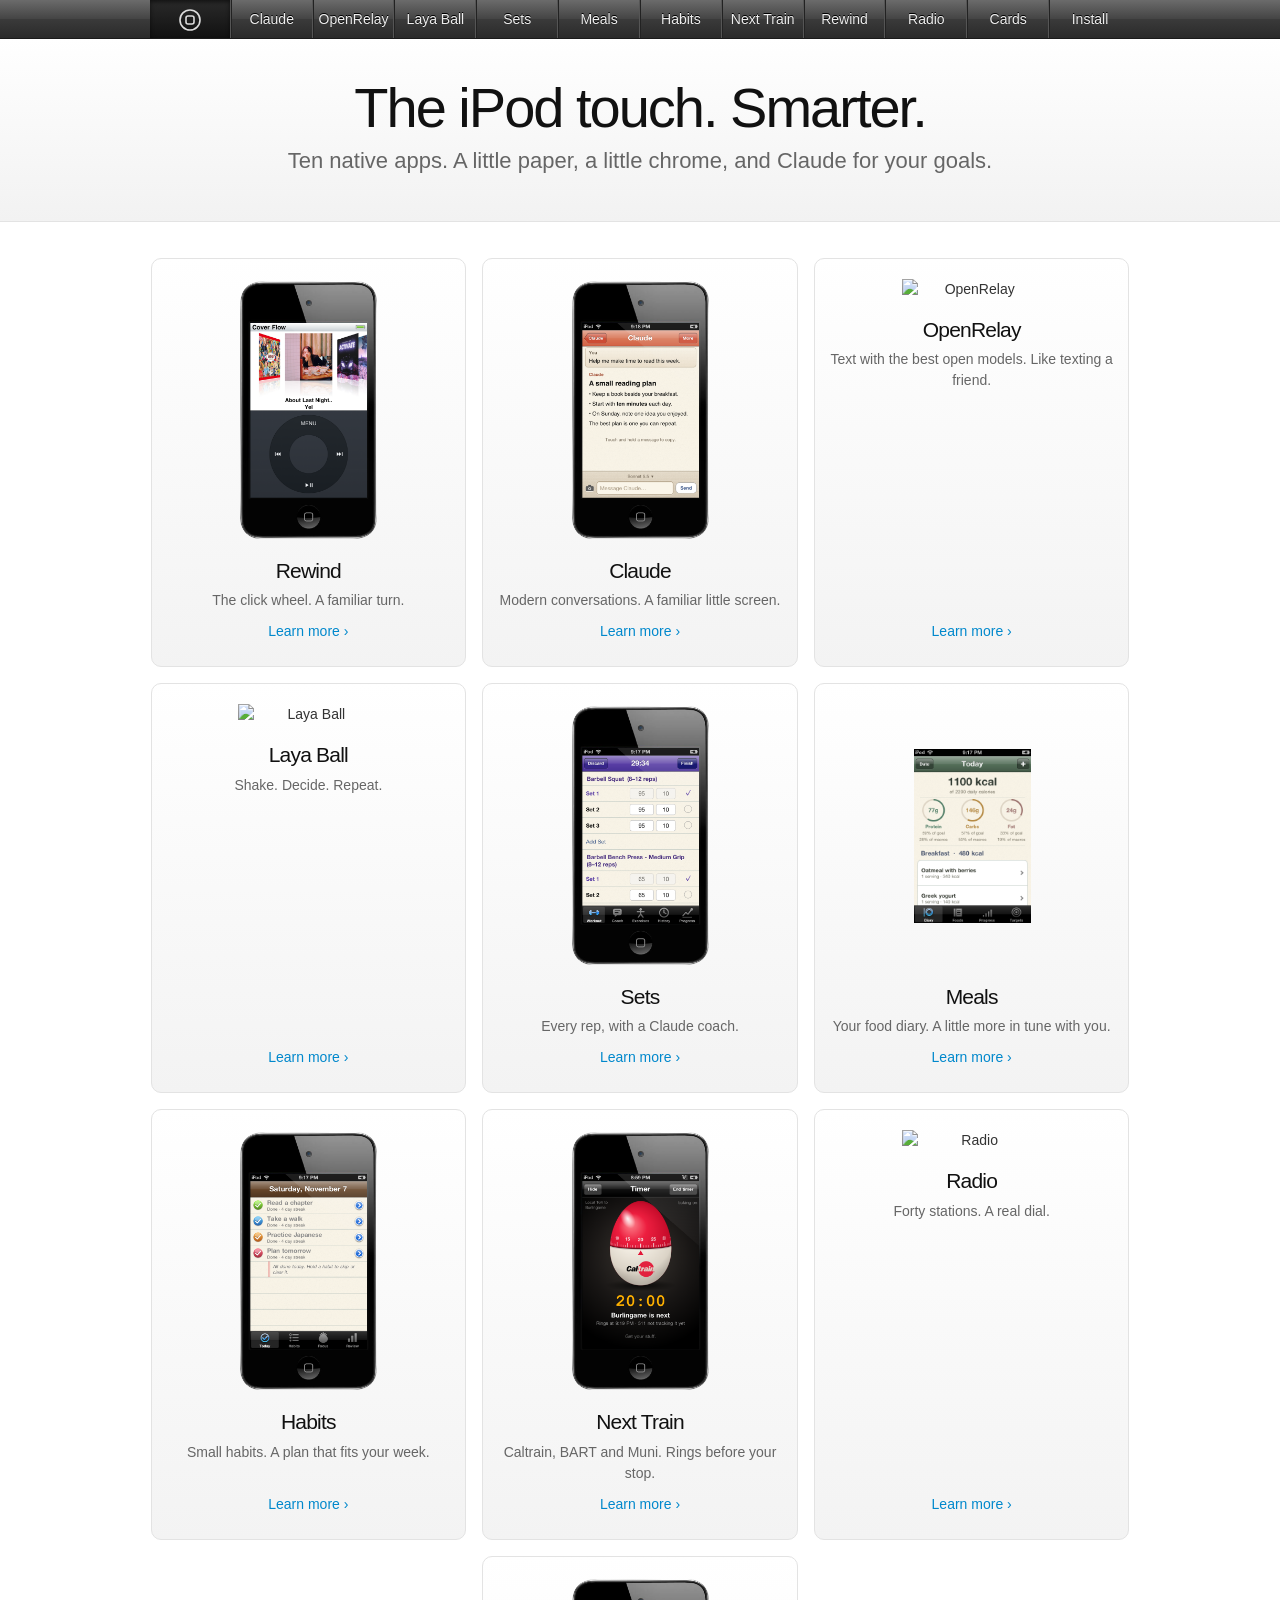
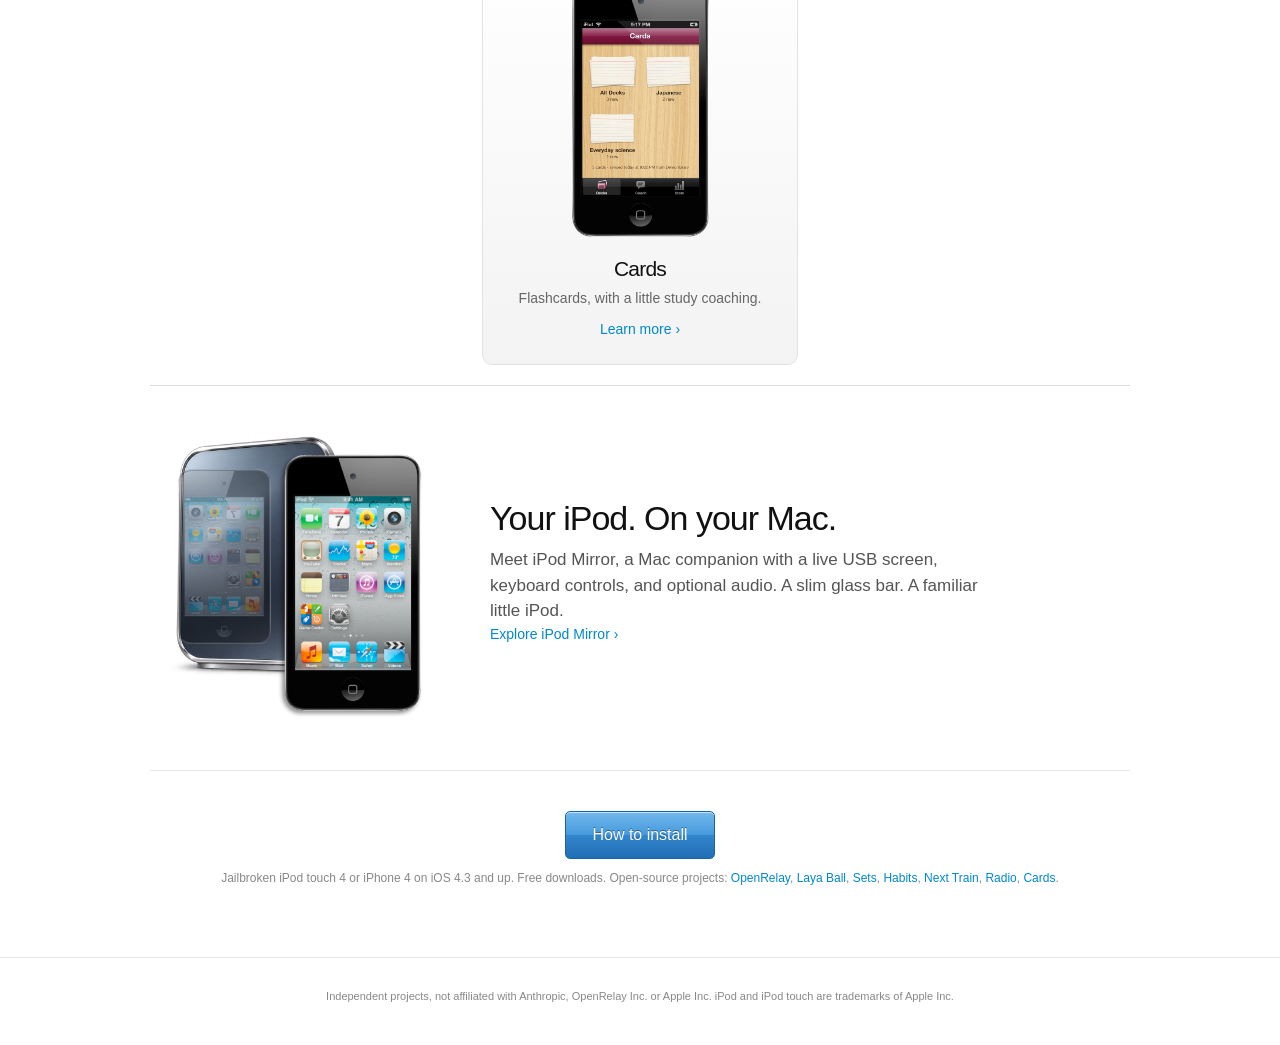
==== commit df36371c: "Restore familiar site layout and improve mobile presentation" ====
--- a/site/index.html
+++ b/site/index.html
@@ -1,16 +1,31 @@
 <!DOCTYPE html>
-<html lang="en"><head><meta charset="utf-8"><title>Apps for iPod touch 4</title><meta name="viewport" content="width=device-width, initial-scale=1">
+<html lang="en"><head><meta charset="utf-8"><title>AI apps for iPod touch 4</title><meta name="viewport" content="width=device-width, initial-scale=1">
 <meta name="description" content="Ten native apps for a 2010 iPod touch. Claude, open models, and practical tools for your goals.">
-<meta property="og:type" content="website"><meta property="og:title" content="Apps for iPod touch 4"><meta property="og:description" content="Ten native apps for a 2010 iPod touch. Claude, open models, and practical tools for your goals.">
+<meta property="og:type" content="website"><meta property="og:title" content="AI apps for iPod touch 4"><meta property="og:description" content="Ten native apps for a 2010 iPod touch. Claude, open models, and practical tools for your goals.">
 <meta property="og:image" content="https://mannan.dev/ipod/img/og.jpg"><meta property="og:image:width" content="1200"><meta property="og:image:height" content="630">
-<meta name="twitter:card" content="summary_large_image"><meta name="twitter:title" content="Apps for iPod touch 4"><meta name="twitter:description" content="Ten native apps for a 2010 iPod touch. Claude, open models, and practical tools for your goals."><meta name="twitter:image" content="https://mannan.dev/ipod/img/og.jpg">
-<link rel="icon" href="img/icon.png"><link rel="stylesheet" href="style.css?v=apple-2010-2"></head><body class="home-page">
-<div id="gn"><input type="checkbox" id="menu"><label class="burger" for="menu" aria-label="Menu">Menu</label><ul><li><a href="index.html" class="home" aria-label="iPod apps home"><span class="home-symbol"></span></a></li><li class="on"><a href="index.html">Apps</a></li><li><a href="rewind.html">Music</a></li><li><a href="layaball.html">Games</a></li><li><a href="sets.html">Fitness</a></li><li><a href="claude.html">Claude</a></li><li><a href="mirror.html">Mac</a></li><li><a href="install.html">Downloads</a></li></ul></div>
-<div id="sub"><div class="wrap"><span class="name">iPod touch <span class="muted">apps</span></span><nav><a class="on" href="index.html">Overview</a><a href="mirror.html">For your Mac</a><a class="buy" href="install.html">Download</a></nav></div></div>
-<div class="home-stage"><div class="stage-copy"><h1>Your iPod touch.<br>A new beginning.</h1><p>New conversations. Old favorites.<br>Ten apps made for the iPod you kept.</p><a href="claude.html">Meet Claude &rsaquo;</a> <a href="#all-apps">Explore the apps &rsaquo;</a></div><div class="stage-products"><img class="stage-back" src="img/claude-native-device.png" alt="Claude on iPod touch"><span class="device-shot stage-front"><span class="device-screen"><img src="img/rewind-coverflow.png" width="640" height="960" alt="Rewind on iPod touch"></span></span></div></div>
+<meta name="twitter:card" content="summary_large_image"><meta name="twitter:title" content="AI apps for iPod touch 4"><meta name="twitter:description" content="Ten native apps for a 2010 iPod touch. Claude, open models, and practical tools for your goals."><meta name="twitter:image" content="https://mannan.dev/ipod/img/og.jpg">
+<link rel="icon" href="img/icon.png"><link rel="stylesheet" href="style.css?v=classic-rewind-2"></head><body>
+<div id="gn"><input type="checkbox" id="menu"><label class="burger" for="menu" aria-label="Menu">&#9776;</label><ul>
+<li class="on"><a href="index.html" class="home" title="iPod touch 4"><svg width="22" height="22" viewBox="0 0 22 22" aria-label="iPod touch 4"><circle cx="11" cy="11" r="10" fill="none" stroke="#ddd" stroke-width="1.6"/><rect x="7" y="7" width="8" height="8" rx="2" fill="none" stroke="#ddd" stroke-width="1.6"/></svg></a></li>
+<li><a href="claude.html">Claude</a></li>
+<li><a href="openrelay.html">OpenRelay</a></li>
+<li><a href="layaball.html">Laya Ball</a></li>
+<li><a href="sets.html">Sets</a></li>
+<li><a href="meals.html">Meals</a></li>
+<li><a href="habits.html">Habits</a></li>
+<li><a href="nexttrain.html">Next Train</a></li>
+<li><a href="rewind.html">Rewind</a></li>
+<li><a href="radio.html">Radio</a></li>
+<li><a href="cards.html">Cards</a></li>
+<li><a href="install.html">Install</a></li>
+</ul></div>
+<div class="hero"><div class="wrap">
+  <h1>The iPod touch. Smarter.</h1>
+  <h2>Ten native apps. A little paper, a little chrome, and Claude for your goals.</h2>
+</div></div>
 <div class="wrap">
-  <div class="catalog-heading" id="all-apps"><h2>A little more life in your iPod.</h2><p>Music, conversations, and useful things. All made for a familiar little screen.</p></div><div class="trio">
-    <a class="card" href="rewind.html"><span class="device-shot"><span class="device-screen"><img src="img/rewind-coverflow.png" width="640" height="960" alt="Rewind on an iPod touch"></span></span><h3>Rewind</h3><p>The click wheel. A familiar turn.</p><span class="more">Learn more &rsaquo;</span></a>
+  <div class="trio">
+    <a class="card" href="rewind.html"><img src="img/rewind-coverflow-device.png" alt="Rewind on an iPod touch"><h3>Rewind</h3><p>The click wheel. A familiar turn.</p><span class="more">Learn more &rsaquo;</span></a>
     <a class="card" href="claude.html"><img src="img/claude-native-device.png" alt="Claude on an iPod touch"><h3>Claude</h3><p>Modern conversations. A familiar little screen.</p><span class="more">Learn more &rsaquo;</span></a>
     <a class="card" href="openrelay.html"><img src="img/bursts-device.png" alt="OpenRelay"><h3>OpenRelay</h3><p>Text with the best open models. Like texting a friend.</p><span class="more">Learn more &rsaquo;</span></a>
     <a class="card" href="layaball.html"><img src="img/ball8-device.png" alt="Laya Ball"><h3>Laya Ball</h3><p>Shake. Decide. Repeat.</p><span class="more">Learn more &rsaquo;</span></a>
@@ -24,4 +39,4 @@
   <div class="feature" style="border-top:1px solid #ddd;padding-top:36px"><div class="pic"><img src="img/mirror-icon.png?v=reflection-6" alt="iPod Mirror icon" width="220"></div><div class="txt"><h3>Your iPod. On your Mac.</h3><p>Meet iPod Mirror, a Mac companion with a live USB screen, keyboard controls, and optional audio. A slim glass bar. A familiar little iPod.</p><a class="more" href="mirror.html">Explore iPod Mirror &rsaquo;</a></div></div>
   <div class="buy"><a class="btn" href="install.html">How to install</a><small>Jailbroken iPod touch 4 or iPhone 4 on iOS 4.3 and up. Free downloads. Open-source projects: <a href="https://github.com/mannanshukla/ipod">OpenRelay</a>, <a href="https://github.com/mannanshukla/layaball-ios4">Laya Ball</a>, <a href="https://github.com/mannanshukla/sets-ios4">Sets</a>, <a href="https://github.com/mannanshukla/habits-ios4">Habits</a>, <a href="https://github.com/mannanshukla/nexttrain-ios4">Next Train</a>, <a href="https://github.com/mannanshukla/radio-ios4">Radio</a>, <a href="https://github.com/mannanshukla/cards-ios4">Cards</a>.</small></div>
 </div>
-<div class="directory"><div class="breadcrumb"><a href="index.html"><span class="home-symbol"></span></a><span>iPod touch</span><span>iPod apps</span></div><div class="directory-columns"><div><h4>Conversations</h4><a href="claude.html">Claude</a><a href="openrelay.html">OpenRelay</a></div><div><h4>Music & games</h4><a href="rewind.html">Rewind</a><a href="radio.html">Radio</a><a href="layaball.html">Laya Ball</a></div><div><h4>Every day</h4><a href="sets.html">Sets</a><a href="meals.html">Meals</a><a href="habits.html">Habits</a><a href="cards.html">Cards</a><a href="nexttrain.html">Next Train</a></div><div><h4>Resources</h4><a href="mirror.html">iPod Mirror for Mac</a><a href="install.html">Install & downloads</a></div></div></div><footer>Independent projects, not affiliated with Anthropic, OpenRelay Inc. or Apple Inc. iPod and iPod touch are trademarks of Apple Inc.</footer></body></html>
+<footer>Independent projects, not affiliated with Anthropic, OpenRelay Inc. or Apple Inc. iPod and iPod touch are trademarks of Apple Inc.</footer></body></html>
--- a/site/style.css
+++ b/site/style.css
@@ -100,99 +100,28 @@
 .btn:active,#sub nav a.buy:active{background:linear-gradient(#226eb5,#4599dc);box-shadow:inset 0 1px 3px rgba(0,0,0,.25)}
 .btn:focus-visible,#sub nav a.buy:focus-visible{outline:3px solid #8ac5f2;outline-offset:3px}
 
-/* September 2010 Apple product-page proportions. See docs/site-reference-2010.md. */
-body{background:#f5f6f7;font-family:"Lucida Grande","Lucida Sans Unicode",Arial,Verdana,sans-serif;font-size:12px;line-height:1.5;color:#333}
-.wrap{width:980px;max-width:calc(100% - 32px)}
-#gn{width:980px;max-width:calc(100% - 32px);height:36px;margin:18px auto 0;border:1px solid #a3a3a3;border-radius:5px;background:linear-gradient(#d8d8d8 0%,#b6b6b6 49%,#999 50%,#b3b3b3 100%);box-shadow:0 1px 2px #0003,inset 0 1px 0 #fff;overflow:hidden}
-#gn ul{width:100%;max-width:none;height:36px}
-#gn li{border-left:1px solid #ffffff40;border-right:1px solid #0002}
-#gn li:first-child{flex:0 0 72px}
-#gn a{font-size:12px;line-height:36px;color:#333;text-shadow:0 1px 0 #ffffff90}
-#gn a:hover{background:linear-gradient(#bcbcbc,#8b8b8b);color:#222}
-#gn li.on a{background:linear-gradient(#575757,#888);color:#fff;text-shadow:0 -1px 0 #333;box-shadow:inset 0 1px 4px #0004}
-.home-symbol{display:inline-block;width:15px;height:15px;border:2px solid currentColor;border-radius:50%;position:relative;vertical-align:middle;box-sizing:border-box}
-.home-symbol:after{content:"";position:absolute;width:5px;height:5px;border:1px solid currentColor;border-radius:1px;left:3px;top:3px}
-#sub{width:980px;max-width:calc(100% - 32px);height:55px;margin:0 auto;background:none;border-bottom:1px solid #ccc}
-#sub .wrap{width:100%;max-width:none;height:55px}
-#sub .name{font-family:"Helvetica Neue",Helvetica,Arial,sans-serif;font-size:26px;letter-spacing:-1px;color:#333;font-weight:500}
-#sub .muted{font-weight:300;color:#777}
-#sub nav{gap:16px;align-items:center}
-#sub nav a{font-size:11px;padding:0;color:#555;border-radius:0}
-#sub nav a.on,#sub nav a:hover{background:none;color:#111}
-#sub nav a.buy{padding:3px 13px;border-radius:12px;color:#fff;font-size:11px;line-height:16px;background:linear-gradient(#72b6eb,#237ac5);box-shadow:inset 0 1px 0 #ffffff70}
-.hero{width:980px;max-width:calc(100% - 32px);margin:0 auto 20px;box-sizing:border-box;background:#fff;border-bottom:1px solid #ddd;padding:36px 36px 0;overflow:hidden}
-.hero .wrap{width:100%;max-width:none;position:relative;min-height:510px;display:flex;flex-direction:column;justify-content:center;align-items:flex-start;padding-right:360px;box-sizing:border-box;text-align:left}
-.hero h1{font-family:"Helvetica Neue",Helvetica,Arial,sans-serif;font-size:46px;font-weight:400;letter-spacing:-1.8px;line-height:1.06;margin:0 0 16px;color:#222}
-.hero h2{font-family:"Helvetica Neue",Helvetica,Arial,sans-serif;font-size:23px;line-height:1.3;color:#777;margin:0;font-weight:300;letter-spacing:-.4px}
-.hero .wrap>img,.hero .wrap>.device-shot{position:absolute;right:18px;bottom:-36px;width:285px;height:auto;margin:0}
-.ct .hero{background:#fff}
-.ct .hero .wrap{display:block;min-height:0;padding:0;text-align:center}
-.ct .hero .line{position:static;width:100%;max-width:100%;margin:25px auto 0}
-.ct .hero .agencies{margin-top:20px}
-.feature{padding:38px 32px;gap:48px;background:#fff;border-bottom:1px solid #ddd}
-.feature .pic,.feature .pic img,.feature .device-shot{width:230px}
-.feature .txt h3{font-family:"Helvetica Neue",Helvetica,Arial,sans-serif;font-size:29px;line-height:1.12;letter-spacing:-.8px;margin-bottom:13px}
-.feature .txt p{font-size:13px;line-height:1.65;color:#666;max-width:540px}
-.feature .txt p+p{margin-top:10px}
-.buy{padding:28px 30px;background:linear-gradient(#fff,#eceeef);border-top:1px solid #fff;border-bottom:1px solid #c8c8c8}
-.btn{font-size:12px;padding:5px 17px;border-radius:12px;line-height:18px;background:linear-gradient(#78baeb,#3b91d4 49%,#277dc5 50%,#398dd0)}
-.buy small{font-size:10px;line-height:1.7;color:#777;max-width:790px;margin:12px auto 0}
-.home-stage{width:980px;max-width:calc(100% - 32px);height:530px;margin:auto;position:relative;overflow:hidden;background:#fff;border-bottom:1px solid #d1d1d1}
-.stage-copy{position:absolute;top:150px;left:55px;z-index:3}
-.stage-copy h1{font-family:"Helvetica Neue",Helvetica,Arial,sans-serif;font-size:45px;letter-spacing:-1.7px;line-height:1.08;font-weight:400;color:#222;margin:0 0 18px}
-.stage-copy p{font-family:"Helvetica Neue",Helvetica,Arial,sans-serif;font-size:21px;line-height:1.35;color:#777;margin:0 0 20px;font-weight:300}
-.stage-copy>a{font-size:13px;margin-right:16px}
-.stage-products{position:absolute;right:25px;top:30px;width:450px;height:550px}
-.stage-products .stage-back{position:absolute;width:245px;right:195px;top:32px}
-.stage-products .stage-front{position:absolute;width:280px;right:0;top:0}
-.catalog-heading{padding:28px 22px 20px;border-bottom:1px solid #ddd;text-align:center}
-.catalog-heading h2{font-family:"Helvetica Neue",Helvetica,Arial,sans-serif;font-size:28px;letter-spacing:-.6px;font-weight:400;margin:0 0 4px;color:#333}
-.catalog-heading p{font-size:12px;color:#777;margin:0}
-.trio{display:grid;grid-template-columns:repeat(5,1fr);gap:0;padding:0 0 22px}
-.trio a.card{border:0;border-right:1px solid #ddd;border-bottom:1px solid #ddd;border-radius:0;background:linear-gradient(#fff,#f1f2f3);padding:22px 14px 18px;min-width:0}
-.trio a.card:nth-child(5n){border-right:0}
-.trio a.card:hover{background:#fff}
-.trio img,.trio .device-shot{width:100px;margin:0 auto 13px}
-.trio h3{font-size:16px;font-weight:bold;letter-spacing:-.4px;margin-bottom:6px}
-.trio p{font-size:11px;line-height:1.5;min-height:50px;margin-bottom:8px;color:#777}
-.trio .more{font-size:11px}
-.directory{width:980px;max-width:calc(100% - 32px);margin:24px auto 0;color:#777;font-size:10px}
-.breadcrumb{height:32px;border:1px solid #ddd;border-radius:4px;background:linear-gradient(#fafafa,#eee);display:flex;align-items:center;gap:0}
-.breadcrumb>a,.breadcrumb>span{padding:0 18px;position:relative;line-height:32px}
-.breadcrumb>a:after,.breadcrumb>span:not(:last-child):after{content:"";position:absolute;right:0;top:10px;width:11px;height:11px;border-top:1px solid #ccc;border-right:1px solid #ccc;transform:rotate(45deg)}
-.breadcrumb .home-symbol{width:13px;height:13px;color:#888}
-.breadcrumb .home-symbol:after{width:3px;height:3px}
-.directory-columns{display:grid;grid-template-columns:repeat(4,1fr);padding:18px 28px 20px;border-bottom:1px solid #ddd}
-.directory h4{margin:0 0 5px;font-size:10px;color:#555}
-.directory a{display:block;color:#777;line-height:1.9}
-.directory a:hover{color:#333}
-footer{width:980px;max-width:calc(100% - 32px);box-sizing:border-box;text-align:left;margin:0 auto;padding:15px 4px 28px;border:0;font-size:10px;color:#888}
-.mirror-hero{box-sizing:border-box;background:#fff;padding:38px!important;gap:45px!important}
-.mirror-copy h1{font-weight:400;letter-spacing:-1.5px;font-size:44px!important}
-.mirror-copy p{font-size:15px!important}
-.mirror-details{padding:28px 38px!important;background:#fff;font-size:13px}
-.mirror-details h2{font-size:24px;font-weight:400;letter-spacing:-.6px}
+/* Keep the original layout comfortable on narrow touch screens. */
+img{height:auto}
+.feature .txt{min-width:0}
+.trio a.card{display:flex;flex-direction:column;align-items:center}
+.trio .more{margin-top:auto}
 @media(max-width:760px){
- #gn{height:auto;min-height:36px;margin-top:10px}#gn ul{height:auto}#gn li:first-child{width:56px}#gn a{padding:0 14px;border:0}#gn .burger{font-size:12px;height:36px;line-height:36px;color:#333;width:55px;right:8px}#gn #menu:checked~ul li{border-top:1px solid #999}
- #sub{height:auto;min-height:55px}#sub .wrap{height:auto;min-height:55px;flex-wrap:nowrap;padding:0}#sub .name{width:auto;font-size:22px;margin:0}#sub nav{margin-left:auto;gap:12px}#sub nav a{font-size:10px}
- .hero{padding:30px 20px 0}.hero .wrap{min-height:0;padding:0;align-items:center;text-align:center}.hero h1{font-size:35px;letter-spacing:-1px}.hero h2{font-size:19px;margin-bottom:20px}.hero .wrap>img,.hero .wrap>.device-shot{position:relative;right:auto;bottom:-20px;width:215px}
- .feature,.feature.flip{padding:28px 24px;gap:22px}.feature .pic,.feature .pic img,.feature .device-shot{width:190px}.feature .txt h3{font-size:26px}.feature .txt p{font-size:12px;text-align:left}
- .home-stage{height:680px}.stage-copy{top:34px;left:20px;right:20px;text-align:center}.stage-copy h1{font-size:34px}.stage-copy p{font-size:18px}.stage-products{top:280px;right:50%;margin-right:-175px;width:350px;height:450px}.stage-products .stage-back{width:185px;right:150px;top:30px}.stage-products .stage-front{width:215px;right:0}
- .trio{grid-template-columns:repeat(2,1fr)}.trio a.card:nth-child(5n){border-right:1px solid #ddd}.trio a.card:nth-child(2n){border-right:0}.trio img,.trio .device-shot{width:105px}.trio p{min-height:48px}.catalog-heading h2{font-size:24px}
- .directory-columns{grid-template-columns:repeat(2,1fr);gap:18px;padding:18px}.breadcrumb>a,.breadcrumb>span{padding:0 13px}.buy{padding:24px 16px}.mirror-hero{padding:28px 22px!important}.mirror-details{padding:24px!important}
+ .hero img{max-width:80%;width:240px}
+ .feature .pic img{max-width:100%;height:auto}
+ .feature .txt{width:100%}
+ .feature .txt p{text-align:left;overflow-wrap:break-word}
+ #sub nav{flex-wrap:wrap;max-width:100%;align-items:center}
+ #sub nav a{box-sizing:border-box;min-height:36px;display:flex;align-items:center}
+ .trio a.card{width:100%}
+ .buy small{padding:0 12px;overflow-wrap:break-word}
 }
-@media(prefers-reduced-motion:reduce){*{scroll-behavior:auto!important;transition:none!important}}
-.product-page .feature-grid{display:grid;grid-template-columns:repeat(4,minmax(0,1fr));background:#fff;border-bottom:1px solid #ddd}
-.feature-grid>.feature,.feature-grid>.feature.flip{display:flex;flex-direction:column;align-items:center;justify-content:flex-start;gap:20px;padding:26px 22px 30px;border-bottom:0;border-right:1px solid #e3e3e3;background:none}
-.feature-grid>.feature:last-of-type{border-right:0}
-.feature-grid .pic,.feature-grid .pic img,.feature-grid .device-shot{width:135px}
-.feature-grid .txt h3{font-size:22px;letter-spacing:-.5px;line-height:1.15}
-.feature-grid .txt p{font-size:11px;line-height:1.65}
-.feature-grid>.buy{grid-column:1/-1}
-.install-page .hero .wrap{min-height:180px;padding:0;align-items:center;text-align:center}
-.install-page .hero{padding-bottom:30px}
-.install-page .buy .btn{margin:4px 0}
-@media(max-width:900px){.product-page .feature-grid{grid-template-columns:repeat(2,minmax(0,1fr))}.feature-grid>.feature:nth-child(2n){border-right:0}.feature-grid>.feature{border-bottom:1px solid #ddd}.feature-grid .txt p{font-size:12px}}
-@media(max-width:480px){.product-page .feature-grid{grid-template-columns:1fr}.feature-grid>.feature{border-right:0}.feature-grid .pic,.feature-grid .pic img,.feature-grid .device-shot{width:160px}.feature-grid .txt h3{text-align:center}.feature-grid .txt{max-width:300px}}
-@media(max-width:480px){#sub .wrap{flex-wrap:wrap;padding:10px 0;gap:8px}#sub .name{width:100%;white-space:nowrap}#sub nav{margin-left:0;width:100%;justify-content:flex-start;gap:20px}#sub nav a{white-space:nowrap}#sub nav a.buy{margin-left:auto}}
-@media(min-width:901px){.feature-grid>.feature:nth-child(n+5){grid-column:1/-1;flex-direction:row;justify-content:center;border-top:1px solid #ddd;padding:32px 80px;gap:50px}.feature-grid>.feature:nth-child(n+5) .txt{max-width:560px}.feature-grid>.feature:nth-child(n+5) .txt p{font-size:12px}}
+@media(prefers-reduced-motion:reduce){.carousel .track{transition:none}}
+@media(min-width:761px) and (max-width:980px){
+ #gn{height:auto;min-height:38px;position:relative}
+ #gn ul{display:block;width:100%;max-width:100%}
+ #gn li{display:none;border:0;text-align:left}
+ #gn li:first-child{display:block;width:60px}
+ #gn a{padding:0 16px;border-top:1px solid #222}
+ #gn .burger{display:block;position:absolute;right:12px;top:0;width:44px;height:38px;line-height:38px;text-align:center;color:#eee;font-size:22px;cursor:pointer}
+ #gn #menu:checked~ul li{display:block}
+}
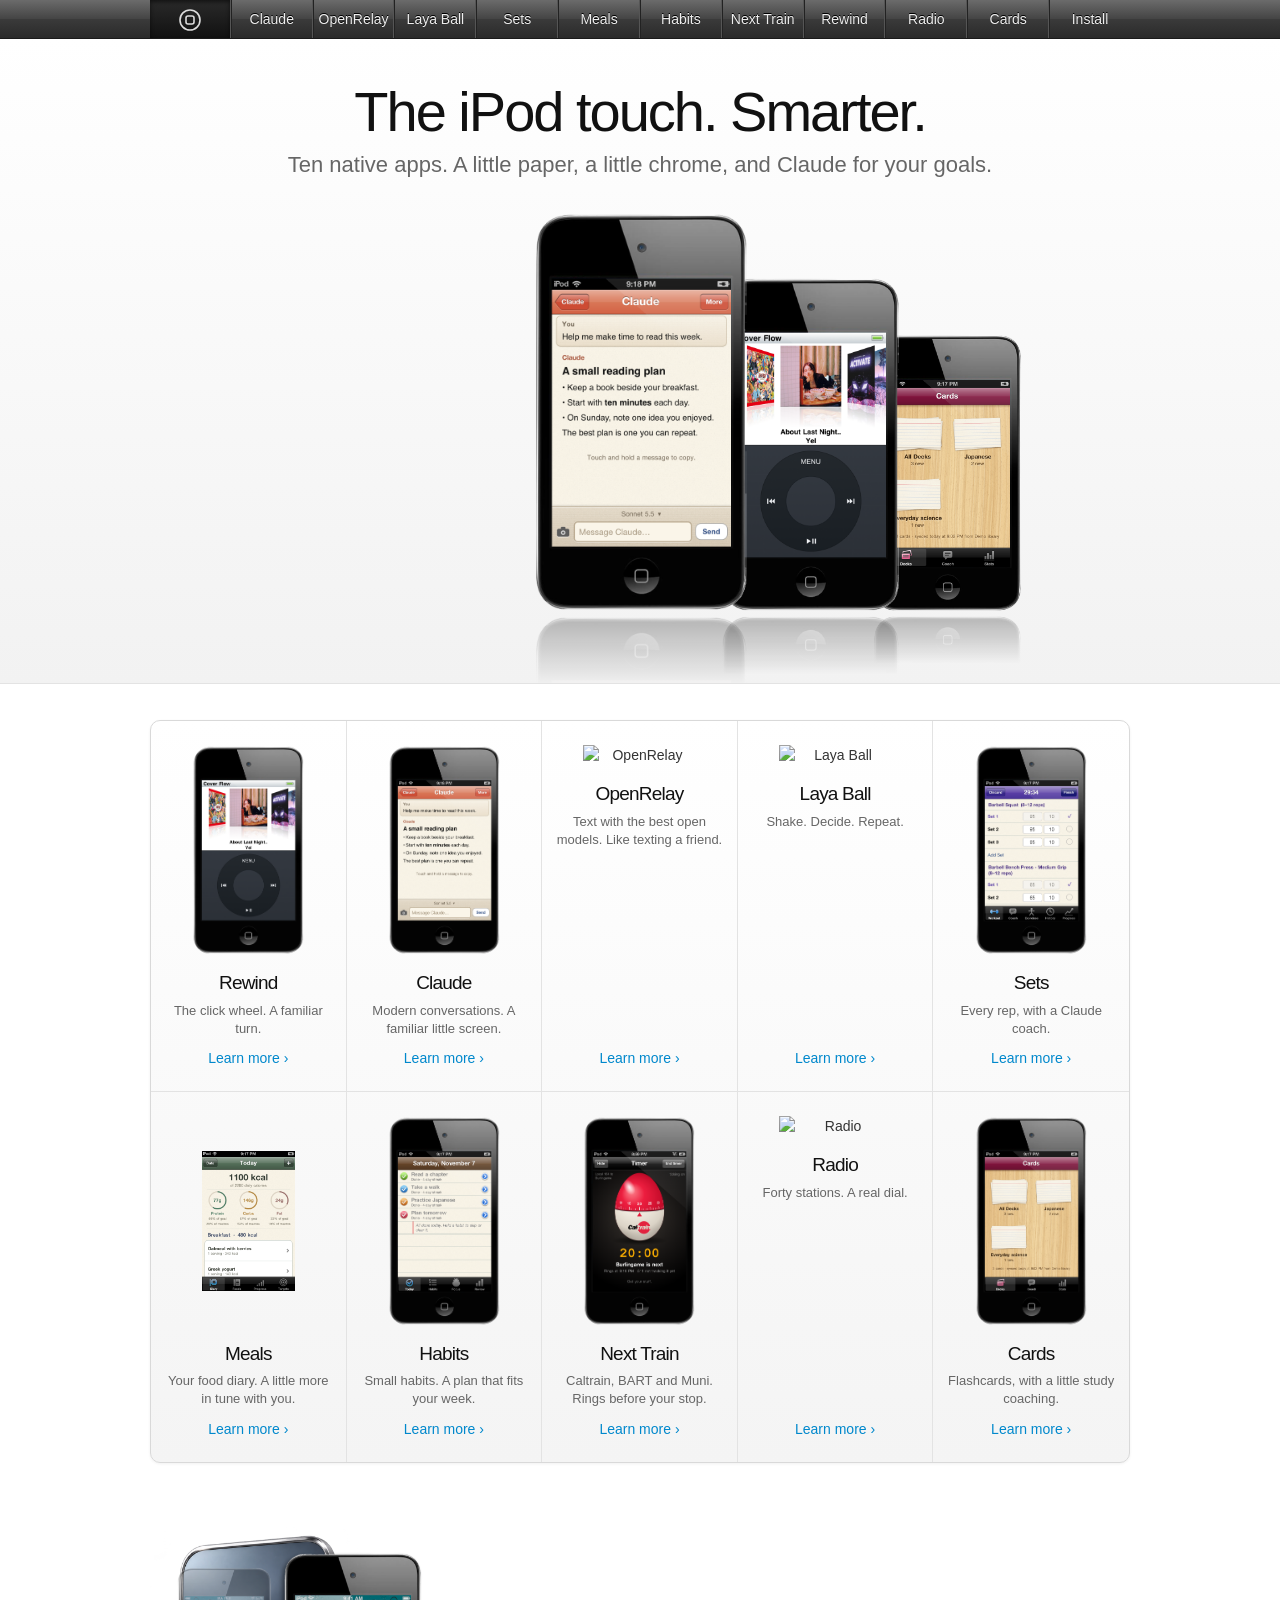
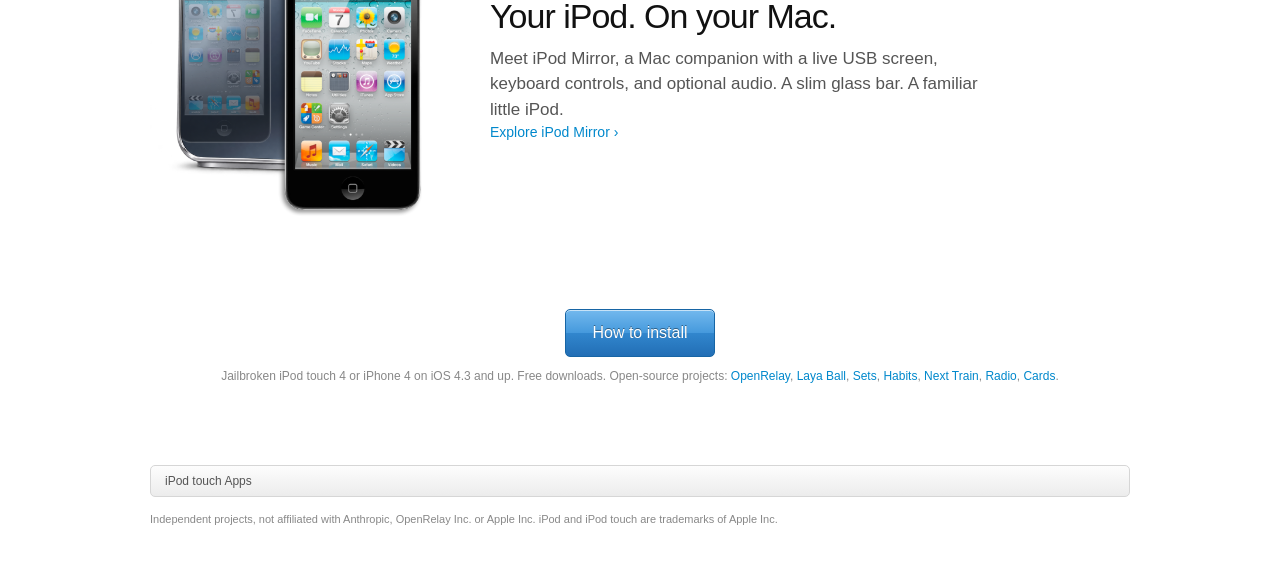
==== commit f85db3be: "Give every page one 2010-style template Shared product bar, reflected hero devices, breadcrumb foote" ====
--- a/site/index.html
+++ b/site/index.html
@@ -4,7 +4,7 @@
 <meta property="og:type" content="website"><meta property="og:title" content="AI apps for iPod touch 4"><meta property="og:description" content="Ten native apps for a 2010 iPod touch. Claude, open models, and practical tools for your goals.">
 <meta property="og:image" content="https://mannan.dev/ipod/img/og.jpg"><meta property="og:image:width" content="1200"><meta property="og:image:height" content="630">
 <meta name="twitter:card" content="summary_large_image"><meta name="twitter:title" content="AI apps for iPod touch 4"><meta name="twitter:description" content="Ten native apps for a 2010 iPod touch. Claude, open models, and practical tools for your goals."><meta name="twitter:image" content="https://mannan.dev/ipod/img/og.jpg">
-<link rel="icon" href="img/icon.png"><link rel="stylesheet" href="style.css?v=classic-rewind-2"></head><body>
+<link rel="icon" href="img/icon.png"><link rel="stylesheet" href="style.css?v=cohesive-2"></head><body>
 <div id="gn"><input type="checkbox" id="menu"><label class="burger" for="menu" aria-label="Menu">&#9776;</label><ul>
 <li class="on"><a href="index.html" class="home" title="iPod touch 4"><svg width="22" height="22" viewBox="0 0 22 22" aria-label="iPod touch 4"><circle cx="11" cy="11" r="10" fill="none" stroke="#ddd" stroke-width="1.6"/><rect x="7" y="7" width="8" height="8" rx="2" fill="none" stroke="#ddd" stroke-width="1.6"/></svg></a></li>
 <li><a href="claude.html">Claude</a></li>
@@ -22,6 +22,7 @@
 <div class="hero"><div class="wrap">
   <h1>The iPod touch. Smarter.</h1>
   <h2>Ten native apps. A little paper, a little chrome, and Claude for your goals.</h2>
+  <div class="lineup" aria-hidden="true"><img src="img/radiotuner-device.png" alt=""><img src="img/bursts-device.png" alt=""><img src="img/claude-native-device.png" alt=""><img src="img/rewind-coverflow-device.png" alt=""><img src="img/cardsdecks-native-device.png" alt=""></div>
 </div></div>
 <div class="wrap">
   <div class="trio">
@@ -36,7 +37,7 @@
     <a class="card" href="radio.html"><img src="img/radiotuner-device.png" alt="Radio"><h3>Radio</h3><p>Forty stations. A real dial.</p><span class="more">Learn more &rsaquo;</span></a>
     <a class="card" href="cards.html"><img src="img/cardsdecks-native-device.png" alt="Cards"><h3>Cards</h3><p>Flashcards, with a little study coaching.</p><span class="more">Learn more &rsaquo;</span></a>
   </div>
-  <div class="feature" style="border-top:1px solid #ddd;padding-top:36px"><div class="pic"><img src="img/mirror-icon.png?v=reflection-6" alt="iPod Mirror icon" width="220"></div><div class="txt"><h3>Your iPod. On your Mac.</h3><p>Meet iPod Mirror, a Mac companion with a live USB screen, keyboard controls, and optional audio. A slim glass bar. A familiar little iPod.</p><a class="more" href="mirror.html">Explore iPod Mirror &rsaquo;</a></div></div>
+  <div class="feature promo"><div class="pic"><img src="img/mirror-icon.png?v=reflection-6" alt="iPod Mirror icon" width="220"></div><div class="txt"><h3>Your iPod. On your Mac.</h3><p>Meet iPod Mirror, a Mac companion with a live USB screen, keyboard controls, and optional audio. A slim glass bar. A familiar little iPod.</p><a class="more" href="mirror.html">Explore iPod Mirror &rsaquo;</a></div></div>
   <div class="buy"><a class="btn" href="install.html">How to install</a><small>Jailbroken iPod touch 4 or iPhone 4 on iOS 4.3 and up. Free downloads. Open-source projects: <a href="https://github.com/mannanshukla/ipod">OpenRelay</a>, <a href="https://github.com/mannanshukla/layaball-ios4">Laya Ball</a>, <a href="https://github.com/mannanshukla/sets-ios4">Sets</a>, <a href="https://github.com/mannanshukla/habits-ios4">Habits</a>, <a href="https://github.com/mannanshukla/nexttrain-ios4">Next Train</a>, <a href="https://github.com/mannanshukla/radio-ios4">Radio</a>, <a href="https://github.com/mannanshukla/cards-ios4">Cards</a>.</small></div>
 </div>
-<footer>Independent projects, not affiliated with Anthropic, OpenRelay Inc. or Apple Inc. iPod and iPod touch are trademarks of Apple Inc.</footer></body></html>
+<footer><div class="wrap"><div class="crumbs"><a href="index.html">iPod touch Apps</a></div><p>Independent projects, not affiliated with Anthropic, OpenRelay Inc. or Apple Inc. iPod and iPod touch are trademarks of Apple Inc.</p></div></footer></body></html>
--- a/site/style.css
+++ b/site/style.css
@@ -125,3 +125,72 @@
  #gn .burger{display:block;position:absolute;right:12px;top:0;width:44px;height:38px;line-height:38px;text-align:center;color:#eee;font-size:22px;cursor:pointer}
  #gn #menu:checked~ul li{display:block}
 }
+
+/* One template for every page: product bar, reflected hero, gallery, buy box, breadcrumb footer. */
+#sub{height:46px}#sub .wrap{height:46px}
+#sub .name{font-size:22px;font-weight:normal;letter-spacing:-.6px;color:#111}
+.hero{padding:44px 0 0;overflow:hidden}
+.hero h2{margin-bottom:30px}
+/* 2010 product shots stand on a glossy floor. */
+.hero .wrap>img,.hero .wrap>.device-shot,.lineup img{-webkit-box-reflect:below 1px linear-gradient(transparent 82%,rgba(255,255,255,.28))}
+.hero .wrap>img,.hero .wrap>.device-shot{margin-bottom:60px}
+.ct .hero{padding-bottom:20px}
+.hero .mirror-window{width:300px;border-radius:12px;filter:drop-shadow(0 10px 18px rgba(0,0,0,.22))}
+.lineup{display:flex;justify-content:center;align-items:flex-end;margin:6px auto 0;padding-bottom:70px}
+.lineup img{width:150px;margin:0 -14px;position:relative}
+.lineup img:nth-child(2),.lineup img:nth-child(4){width:180px;z-index:1}
+.lineup img:nth-child(3){width:215px;z-index:2}
+/* Home catalog: one gallery panel, five across, like the 2010 iPod family row. */
+.trio{display:grid;grid-template-columns:repeat(5,1fr);gap:0;margin:36px 0 10px;padding:0;border:1px solid #d9d9d9;border-radius:10px;background:linear-gradient(#fff,#f4f4f4);box-shadow:0 1px 3px rgba(0,0,0,.06);overflow:hidden}
+.trio a.card{border:0;border-radius:0;background:none;padding:24px 12px 22px;border-right:1px solid #e3e3e3}
+.trio a.card:nth-child(5n){border-right:0}
+.trio a.card:nth-child(n+6){border-top:1px solid #e3e3e3}
+.trio a.card:hover{background:rgba(0,0,0,.025)}
+.trio img,.trio .device-shot{width:112px}
+.trio h3{font-size:19px}
+.trio p{font-size:13px;line-height:1.4}
+.feature.promo{border-bottom:0}
+/* Second clause of a headline, set in gray the way the launch pages did. */
+.feature .txt h3 em{font-style:normal;color:#888}
+/* Three-up text modules below the gallery. */
+.columns{display:grid;grid-template-columns:repeat(3,1fr);gap:36px;padding:40px 0 10px;border-bottom:1px solid #e6e6e6}
+.columns h4{font-size:19px;font-weight:normal;letter-spacing:-.4px;color:#111;margin:0 0 8px}
+.columns p{font-size:14px;color:#555;margin:0 0 10px}
+/* Install downloads */
+.list-title{font-size:26px;font-weight:normal;letter-spacing:-.6px;color:#111;margin:36px 0 12px}
+ul.downloads{list-style:none;margin:0;padding:0;border:1px solid #d9d9d9;border-radius:10px;overflow:hidden;background:linear-gradient(#fff,#f6f6f6)}
+ul.downloads li{display:flex;align-items:center;gap:16px;padding:10px 18px;border-top:1px solid #e6e6e6}
+ul.downloads li:first-child{border-top:0}
+ul.downloads .app{font-size:17px;color:#111;flex:1}
+ul.downloads .ver{color:#888;font-size:13px}
+.btn.small{padding:4px 14px;font-size:13px;border-radius:12px}
+.list-foot{color:#666;font-size:13px;text-align:center;margin:18px 0 30px}
+/* Footer: breadcrumb bar, then the small print. */
+footer{text-align:left;border-top:0;margin-top:40px;padding:0 0 40px}
+footer .crumbs{height:30px;line-height:30px;border:1px solid #d6d6d6;border-radius:5px;background:linear-gradient(#fdfdfd,#ececec);padding:0 14px;font-size:12px;margin-bottom:14px}
+footer .crumbs a{color:#555}
+footer .crumbs span:before{content:"\203A";margin:0 10px;color:#aaa}
+footer .crumbs span{color:#333}
+footer p{margin:0 0 6px;line-height:1.5}
+footer .note{color:#666}
+@media(max-width:760px){
+ #sub .name{font-size:18px}
+ .lineup img{width:84px;margin:0 -9px}
+ .lineup img:nth-child(2),.lineup img:nth-child(4){width:100px}
+ .lineup img:nth-child(3){width:120px}
+ .lineup{padding-bottom:40px}
+ .hero .wrap>img,.hero .wrap>.device-shot{margin-bottom:40px}
+ .trio{grid-template-columns:repeat(2,1fr);flex-direction:initial}
+ .trio a.card,.trio a.card:nth-child(5n){border-right:1px solid #e3e3e3;width:auto}
+ .trio a.card:nth-child(2n){border-right:0}
+ .trio a.card:nth-child(n+3){border-top:1px solid #e3e3e3}
+ .trio img,.trio .device-shot{width:96px}
+ .columns{grid-template-columns:1fr;gap:20px}
+ ul.downloads li{flex-wrap:wrap;gap:4px 12px}
+ ul.downloads .app{flex:1 1 100%}
+ footer{padding:0 0 30px}
+}
+.hero .mirror-window{-webkit-box-reflect:none}
+@media(max-width:480px){.lineup img:first-child,.lineup img:last-child{display:none}}
+@media(max-width:760px){#sub,#sub .wrap{height:auto}}
+ul.downloads .ver{color:#666}
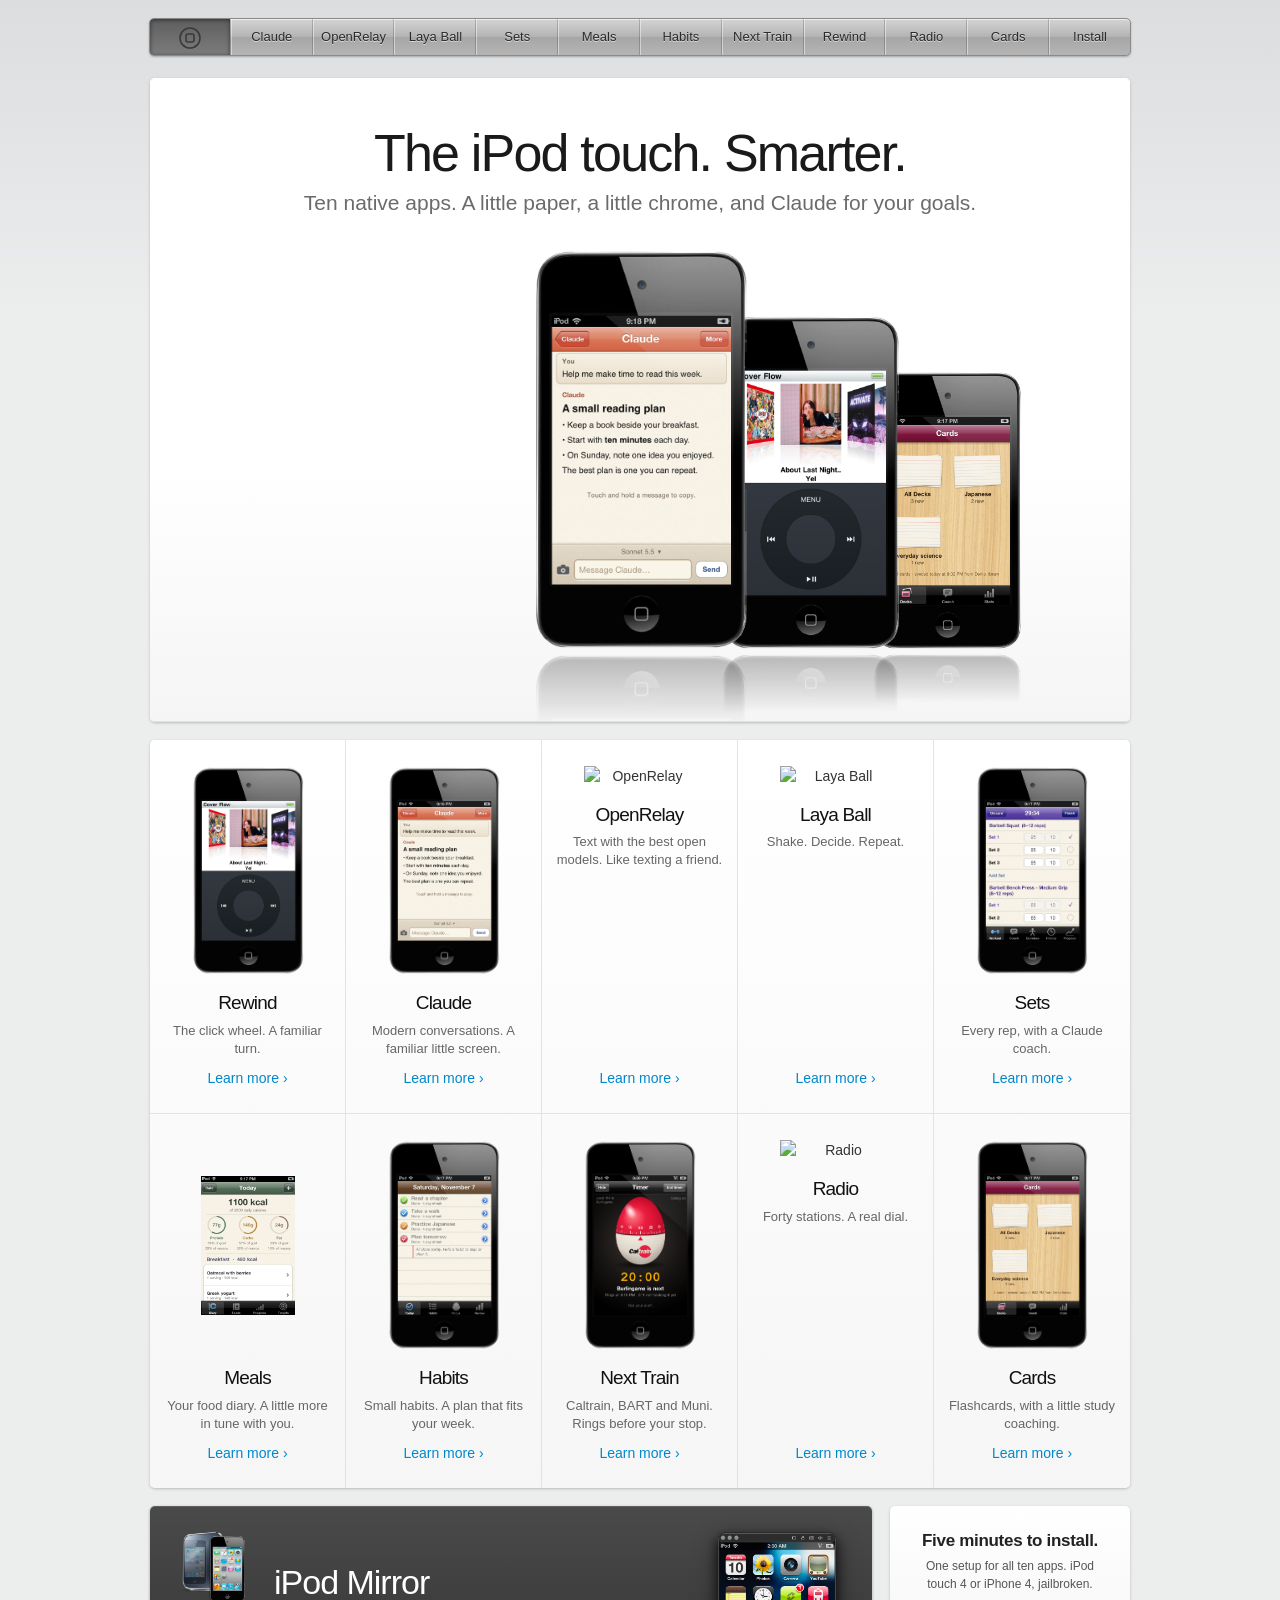
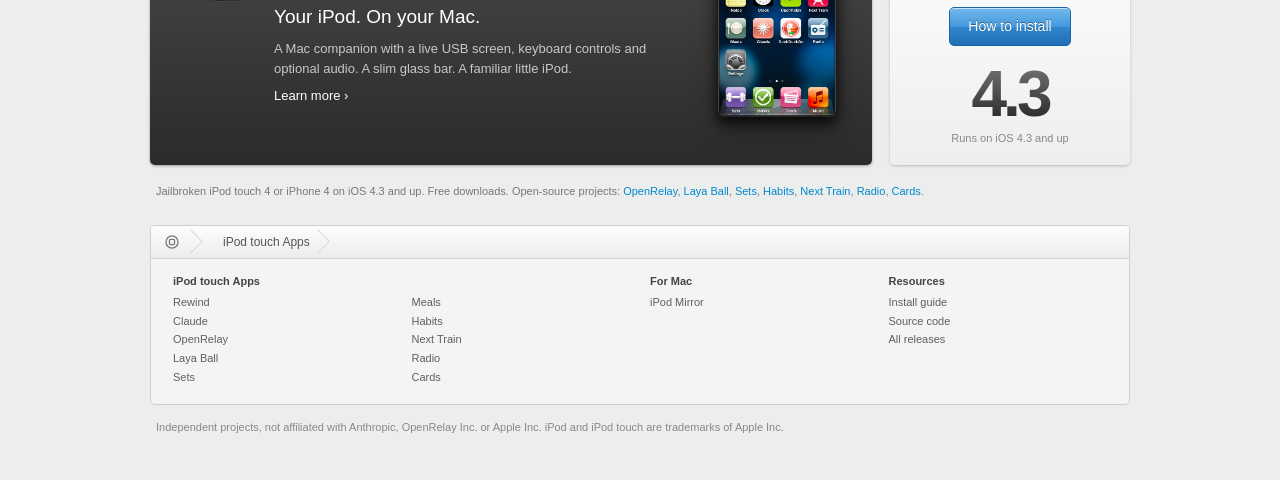
==== commit 0ce4bcd3: "Frame the site in Apple's 2010 launch shell Gray page with white sheets, silver rounded nav, product" ====
--- a/site/index.html
+++ b/site/index.html
@@ -4,7 +4,7 @@
 <meta property="og:type" content="website"><meta property="og:title" content="AI apps for iPod touch 4"><meta property="og:description" content="Ten native apps for a 2010 iPod touch. Claude, open models, and practical tools for your goals.">
 <meta property="og:image" content="https://mannan.dev/ipod/img/og.jpg"><meta property="og:image:width" content="1200"><meta property="og:image:height" content="630">
 <meta name="twitter:card" content="summary_large_image"><meta name="twitter:title" content="AI apps for iPod touch 4"><meta name="twitter:description" content="Ten native apps for a 2010 iPod touch. Claude, open models, and practical tools for your goals."><meta name="twitter:image" content="https://mannan.dev/ipod/img/og.jpg">
-<link rel="icon" href="img/icon.png"><link rel="stylesheet" href="style.css?v=cohesive-2"></head><body>
+<link rel="icon" href="img/icon.png"><link rel="stylesheet" href="style.css?v=launch-1"></head><body>
 <div id="gn"><input type="checkbox" id="menu"><label class="burger" for="menu" aria-label="Menu">&#9776;</label><ul>
 <li class="on"><a href="index.html" class="home" title="iPod touch 4"><svg width="22" height="22" viewBox="0 0 22 22" aria-label="iPod touch 4"><circle cx="11" cy="11" r="10" fill="none" stroke="#ddd" stroke-width="1.6"/><rect x="7" y="7" width="8" height="8" rx="2" fill="none" stroke="#ddd" stroke-width="1.6"/></svg></a></li>
 <li><a href="claude.html">Claude</a></li>
@@ -19,12 +19,12 @@
 <li><a href="cards.html">Cards</a></li>
 <li><a href="install.html">Install</a></li>
 </ul></div>
-<div class="hero"><div class="wrap">
+<div class="sheet"><div class="hero"><div class="wrap">
   <h1>The iPod touch. Smarter.</h1>
   <h2>Ten native apps. A little paper, a little chrome, and Claude for your goals.</h2>
   <div class="lineup" aria-hidden="true"><img src="img/radiotuner-device.png" alt=""><img src="img/bursts-device.png" alt=""><img src="img/claude-native-device.png" alt=""><img src="img/rewind-coverflow-device.png" alt=""><img src="img/cardsdecks-native-device.png" alt=""></div>
-</div></div>
-<div class="wrap">
+</div></div></div>
+<div class="sheet gallery">
   <div class="trio">
     <a class="card" href="rewind.html"><img src="img/rewind-coverflow-device.png" alt="Rewind on an iPod touch"><h3>Rewind</h3><p>The click wheel. A familiar turn.</p><span class="more">Learn more &rsaquo;</span></a>
     <a class="card" href="claude.html"><img src="img/claude-native-device.png" alt="Claude on an iPod touch"><h3>Claude</h3><p>Modern conversations. A familiar little screen.</p><span class="more">Learn more &rsaquo;</span></a>
@@ -37,7 +37,10 @@
     <a class="card" href="radio.html"><img src="img/radiotuner-device.png" alt="Radio"><h3>Radio</h3><p>Forty stations. A real dial.</p><span class="more">Learn more &rsaquo;</span></a>
     <a class="card" href="cards.html"><img src="img/cardsdecks-native-device.png" alt="Cards"><h3>Cards</h3><p>Flashcards, with a little study coaching.</p><span class="more">Learn more &rsaquo;</span></a>
   </div>
-  <div class="feature promo"><div class="pic"><img src="img/mirror-icon.png?v=reflection-6" alt="iPod Mirror icon" width="220"></div><div class="txt"><h3>Your iPod. On your Mac.</h3><p>Meet iPod Mirror, a Mac companion with a live USB screen, keyboard controls, and optional audio. A slim glass bar. A familiar little iPod.</p><a class="more" href="mirror.html">Explore iPod Mirror &rsaquo;</a></div></div>
-  <div class="buy"><a class="btn" href="install.html">How to install</a><small>Jailbroken iPod touch 4 or iPhone 4 on iOS 4.3 and up. Free downloads. Open-source projects: <a href="https://github.com/mannanshukla/ipod">OpenRelay</a>, <a href="https://github.com/mannanshukla/layaball-ios4">Laya Ball</a>, <a href="https://github.com/mannanshukla/sets-ios4">Sets</a>, <a href="https://github.com/mannanshukla/habits-ios4">Habits</a>, <a href="https://github.com/mannanshukla/nexttrain-ios4">Next Train</a>, <a href="https://github.com/mannanshukla/radio-ios4">Radio</a>, <a href="https://github.com/mannanshukla/cards-ios4">Cards</a>.</small></div>
 </div>
-<footer><div class="wrap"><div class="crumbs"><a href="index.html">iPod touch Apps</a></div><p>Independent projects, not affiliated with Anthropic, OpenRelay Inc. or Apple Inc. iPod and iPod touch are trademarks of Apple Inc.</p></div></footer></body></html>
+<div class="modules">
+  <a class="promo-dark" href="mirror.html"><img class="pd-icon" src="img/mirror-icon.png?v=reflection-6" alt=""><span class="pd-copy"><strong>iPod Mirror</strong><em>Your iPod. On your Mac.</em><span class="pd-text">A Mac companion with a live USB screen, keyboard controls and optional audio. A slim glass bar. A familiar little iPod.</span><span class="pd-more">Learn more &rsaquo;</span></span><img class="pd-shot" src="img/mirror-window.png?v=user-screenshot-5" alt="iPod Mirror window on a Mac"></a>
+  <div class="sheet side"><h4>Five minutes to install.</h4><p>One setup for all ten apps. iPod touch 4 or iPhone 4, jailbroken.</p><a class="btn" href="install.html">How to install</a><span class="side-num">4.3</span><p class="side-cap">Runs on iOS 4.3 and up</p></div>
+</div>
+<p class="fineprint">Jailbroken iPod touch 4 or iPhone 4 on iOS 4.3 and up. Free downloads. Open-source projects: <a href="https://github.com/mannanshukla/ipod">OpenRelay</a>, <a href="https://github.com/mannanshukla/layaball-ios4">Laya Ball</a>, <a href="https://github.com/mannanshukla/sets-ios4">Sets</a>, <a href="https://github.com/mannanshukla/habits-ios4">Habits</a>, <a href="https://github.com/mannanshukla/nexttrain-ios4">Next Train</a>, <a href="https://github.com/mannanshukla/radio-ios4">Radio</a>, <a href="https://github.com/mannanshukla/cards-ios4">Cards</a>.</p>
+<footer><div class="wrap"><div class="directory"><div class="crumbs"><a href="index.html" class="home"><svg width="14" height="14" viewBox="0 0 22 22" aria-hidden="true"><circle cx="11" cy="11" r="9.5" fill="none" stroke="#777" stroke-width="2"/><rect x="7" y="7" width="8" height="8" rx="2" fill="none" stroke="#777" stroke-width="2"/></svg><span class="vh">Home</span></a><a href="index.html">iPod touch Apps</a></div><div class="cols"><div><h5>iPod touch Apps</h5><a href="rewind.html">Rewind</a><a href="claude.html">Claude</a><a href="openrelay.html">OpenRelay</a><a href="layaball.html">Laya Ball</a><a href="sets.html">Sets</a></div><div><h5>&nbsp;</h5><a href="meals.html">Meals</a><a href="habits.html">Habits</a><a href="nexttrain.html">Next Train</a><a href="radio.html">Radio</a><a href="cards.html">Cards</a></div><div><h5>For Mac</h5><a href="mirror.html">iPod Mirror</a></div><div><h5>Resources</h5><a href="install.html">Install guide</a><a href="https://github.com/mannanshukla?tab=repositories&amp;q=ios4">Source code</a><a href="https://github.com/mannanshukla/ipod/releases">All releases</a></div></div></div><p class="legal">Independent projects, not affiliated with Anthropic, OpenRelay Inc. or Apple Inc. iPod and iPod touch are trademarks of Apple Inc.</p></div></footer></body></html>
--- a/site/style.css
+++ b/site/style.css
@@ -194,3 +194,133 @@
 @media(max-width:480px){.lineup img:first-child,.lineup img:last-child{display:none}}
 @media(max-width:760px){#sub,#sub .wrap{height:auto}}
 ul.downloads .ver{color:#666}
+
+/* ===== 2010 launch shell (from apple.com/ipodtouch, Sept 2010 captures) =====
+   Gray page, silver rounded global bar, product header on the gray,
+   white rounded sheets with a soft shadow, breadcrumb directory footer. */
+body{background:#e8e9ea linear-gradient(#dcdddf,#eceded 320px,#eceded) no-repeat;color:#333}
+.vh{position:absolute;width:1px;height:1px;overflow:hidden;clip:rect(0 0 0 0)}
+/* Global bar */
+#gn{width:980px;max-width:calc(100% - 20px);height:36px;margin:18px auto 0;border:1px solid #8a8a8a;border-radius:5px;background:linear-gradient(#d4d4d4,#b3b3b3 50%,#a6a6a6 51%,#b5b5b5);box-shadow:0 1px 2px rgba(0,0,0,.25),inset 0 1px 0 rgba(255,255,255,.6);overflow:hidden}
+#gn ul{width:100%;max-width:none}
+#gn li{border-left:1px solid rgba(255,255,255,.45);border-right:1px solid rgba(0,0,0,.18)}
+#gn a{line-height:36px;font-size:13px;color:#2b2b2b;text-shadow:0 1px 0 rgba(255,255,255,.55)}
+#gn a.home svg circle,#gn a.home svg rect{stroke:#3a3a3a}
+#gn a:hover{background:linear-gradient(#c4c4c4,#999);text-decoration:none}
+#gn li.on a{background:linear-gradient(#5e5e5e,#7c7c7c);color:#fff;text-shadow:0 -1px 0 #333;box-shadow:inset 0 1px 4px rgba(0,0,0,.5)}
+/* Product header sits on the gray */
+#sub{width:980px;max-width:calc(100% - 20px);margin:0 auto;height:auto;background:none;border:0}
+#sub .wrap{width:100%;max-width:none;height:auto;padding:18px 6px 12px;box-sizing:border-box}
+#sub .name{display:flex;align-items:center;gap:12px;font-size:32px;font-weight:normal;letter-spacing:-1px;color:#3c3c3c;text-shadow:0 1px 0 #fff}
+#sub nav{gap:22px;align-items:center}
+#sub nav a{padding:0;border-radius:0;font-size:12px;color:#444;background:none;text-shadow:0 1px 0 #fff}
+#sub nav a.on,#sub nav a:hover{background:none;color:#999;text-decoration:none}
+#sub nav a.buy{padding:3px 12px;border-radius:12px;font-size:11px;color:#fff;border:1px solid #1d6fb8;background:linear-gradient(#6fb4ec,#2a7fcc);box-shadow:inset 0 1px 0 rgba(255,255,255,.5);text-shadow:0 -1px 0 rgba(0,0,0,.3)}
+#sub nav a.buy:hover{color:#fff;background:linear-gradient(#82c1f1,#3189d6)}
+/* iOS 4 icon: rounded square, top-half gloss, soft drop shadow */
+.appicon{position:relative;display:inline-block;flex:none;width:40px;height:40px;border-radius:9px;overflow:hidden;box-shadow:0 1px 2px rgba(0,0,0,.4)}
+.appicon img{display:block;width:100%;height:100%;object-fit:cover}
+.appicon:after{content:"";position:absolute;left:-25%;right:-25%;top:-60%;height:105%;border-radius:0 0 50% 50%;background:linear-gradient(rgba(255,255,255,.55),rgba(255,255,255,.12))}
+.appicon.pre:after{display:none}
+.appicon.pre{box-shadow:none;border-radius:0;overflow:visible}
+.appicon.pre img{object-fit:contain}
+/* Sheets */
+.sheet{width:980px;max-width:calc(100% - 20px);margin:0 auto 18px;background:#fff;border-radius:5px;box-shadow:0 1px 3px rgba(0,0,0,.22);overflow:hidden;position:relative}
+.sheet .wrap{width:auto;max-width:none;padding:0 40px}
+.sheet>.wrap:first-child,.sheet>main>.wrap:first-child{padding-top:1px}
+.sheet .hero{background:linear-gradient(#fff 60%,#f5f5f5);border-bottom:1px solid #e2e2e2;padding-top:48px}
+.sheet .hero .wrap{padding:0 40px}
+.hero h1{font-size:52px;letter-spacing:-1.8px;color:#1a1a1a}
+.hero h2{font-size:21px;color:#6b6b6b}
+/* Features inside the sheet: no box within a box */
+.sheet .carousel{margin:0 -40px;border:0;border-radius:0;box-shadow:none;background:none}
+.sheet .carousel .slide .feature{padding:44px 0 60px}
+.feature .txt h3{font-size:32px;color:#1a1a1a}
+.feature .txt p{font-size:16px;color:#555;line-height:1.55}
+.sheet .buy{border-top:1px solid #e6e6e6;margin:0 -40px;padding:34px 40px 38px;background:linear-gradient(#fafafa,#fff)}
+/* Home modules */
+.sheet.gallery .trio{margin:0;border:0;border-radius:0;box-shadow:none;background:linear-gradient(#fff,#f6f6f6)}
+.sheet.gallery .trio a.card{padding:26px 12px 24px}
+.modules{width:980px;max-width:calc(100% - 20px);margin:0 auto 18px;display:flex;gap:18px;align-items:stretch}
+.promo-dark{flex:1 1 0;min-width:0;display:flex;align-items:center;gap:22px;padding:22px 26px;border-radius:5px;background:linear-gradient(#4a4a4a,#2b2b2b);box-shadow:0 1px 3px rgba(0,0,0,.35),inset 0 1px 0 rgba(255,255,255,.12);color:#ddd;overflow:hidden;position:relative}
+.promo-dark:hover{text-decoration:none}
+.pd-icon{width:76px;height:76px;object-fit:contain;flex:none;align-self:flex-start}
+.pd-copy{flex:1;min-width:0;display:block}
+.pd-copy strong{display:block;font-size:34px;font-weight:normal;letter-spacing:-1px;color:#fff;line-height:1.05}
+.pd-copy em{display:block;font-style:normal;font-size:19px;color:#fff;margin:2px 0 8px}
+.pd-text{display:block;font-size:13px;line-height:1.5;color:#c8c8c8}
+.pd-more{display:inline-block;margin-top:8px;color:#fff;font-size:13px}
+.promo-dark:hover .pd-more{text-decoration:underline}
+.pd-shot{width:150px;height:auto;flex:none;margin:-6px -6px -60px 0;align-self:flex-start;filter:drop-shadow(0 6px 10px rgba(0,0,0,.5))}
+.sheet.side{flex:0 0 240px;margin:0;padding:22px 20px 18px;box-sizing:border-box;text-align:center;background:linear-gradient(#fff,#eee)}
+.sheet.side h4{font-size:17px;font-weight:bold;letter-spacing:-.3px;color:#222;margin:0 0 4px}
+.sheet.side p{font-size:12px;color:#555;margin:0 0 14px}
+.sheet.side .btn{font-size:14px;padding:8px 18px}
+.side-num{display:block;font-size:64px;font-weight:bold;letter-spacing:-4px;line-height:1;margin:16px 0 0;background:linear-gradient(#777,#222);-webkit-background-clip:text;background-clip:text;color:transparent}
+.sheet.side .side-cap{margin:4px 0 0;font-size:11px;color:#888}
+.fineprint{width:980px;max-width:calc(100% - 20px);box-sizing:border-box;margin:0 auto;padding:0 6px;color:#777;font-size:11px;line-height:1.6}
+/* Install + Mirror pages inside the sheet */
+.sheet ol.steps{padding:24px 0 0 22px;margin:0}
+.sheet .columns{border-bottom:0}
+.sheet .list-foot{margin-bottom:24px}
+/* Footer: breadcrumb directory box, then fine print */
+footer{margin-top:24px;padding:0 0 40px;color:#777}
+footer>.wrap{width:980px;max-width:calc(100% - 20px)}
+.directory{border:1px solid #cfcfcf;border-radius:5px;background:#f4f4f4;margin-bottom:14px;overflow:hidden}
+footer .crumbs{display:flex;height:32px;line-height:32px;margin:0;padding:0;border:0;border-bottom:1px solid #d6d6d6;border-radius:0;background:linear-gradient(#fdfdfd,#ececec);font-size:12px}
+footer .crumbs>a,footer .crumbs>span{padding:0 18px 0 14px;position:relative;color:#555}
+footer .crumbs>a:after{content:"";position:absolute;right:-1px;top:4px;width:22px;height:22px;border-top:1px solid #cfcfcf;border-right:1px solid #cfcfcf;transform:rotate(45deg) scale(.75);transform-origin:center}
+footer .crumbs span:before{content:none}
+footer .crumbs>span{color:#333;padding-left:22px}
+footer .crumbs .home{display:flex;align-items:center;padding-right:22px}
+footer .crumbs>a+a{padding-left:22px}
+footer .cols{display:grid;grid-template-columns:repeat(4,1fr);gap:20px;padding:14px 22px 18px}
+footer .cols h5{margin:0 0 4px;font-size:11px;color:#444}
+footer .cols a{display:block;font-size:11px;line-height:1.7;color:#777}
+footer .cols a:hover{color:#08c}
+footer p{font-size:11px;margin:0 0 4px;padding:0 6px}
+footer .legal{color:#888}
+@media(max-width:760px){
+ #gn{height:auto;margin-top:10px}
+ #gn li{border:0}
+ #gn #menu:checked~ul li a{border-top:1px solid rgba(0,0,0,.15)}
+ #gn .burger{color:#333;height:36px;line-height:36px}
+ #sub .wrap{padding:14px 4px 10px;flex-wrap:wrap;gap:8px}
+ #sub .name{font-size:26px;width:100%}
+ #sub nav{gap:16px;margin-left:0}
+ #sub nav a{min-height:0}
+ .appicon{width:34px;height:34px;border-radius:8px}
+ .sheet{max-width:calc(100% - 12px);margin-bottom:12px}
+ .sheet .wrap,.sheet .hero .wrap{padding:0 18px}
+ .sheet .carousel,.sheet .buy{margin-left:-18px;margin-right:-18px}
+ .sheet .buy{padding:26px 18px 30px}
+ .sheet .hero{padding-top:30px}
+ .modules{flex-direction:column;max-width:calc(100% - 12px);gap:12px}
+ .promo-dark{flex-wrap:wrap;padding:20px}
+ .pd-icon{width:56px;height:56px}
+ .pd-copy strong{font-size:28px}
+ .pd-shot{display:none}
+ .sheet.side{flex:none}
+ footer>.wrap{max-width:calc(100% - 12px)}
+ footer .cols{grid-template-columns:repeat(2,1fr)}
+}
+@media(min-width:761px) and (max-width:980px){
+ #gn #menu:checked~ul li a{border-top:1px solid rgba(0,0,0,.15)}
+ #gn .burger{color:#333;height:36px;line-height:36px}
+ .trio{grid-template-columns:repeat(3,1fr)}
+ .trio a.card:nth-child(5n){border-right:1px solid #e3e3e3}
+ .trio a.card:nth-child(3n){border-right:0}
+ .trio a.card:nth-child(n+4){border-top:1px solid #e3e3e3}
+}
+#gn+.sheet{margin-top:22px}
+@media(max-width:760px){.hero h1{font-size:34px;letter-spacing:-1px}.hero h2{font-size:17px}.feature .txt h3{font-size:26px}.feature .txt p{font-size:15px}}
+.hero .wrap>img.mirror-window{-webkit-box-reflect:none;margin-bottom:48px}
+ul.downloads li{padding:10px 18px 10px 14px}
+ul.downloads .appicon{width:36px;height:36px;border-radius:8px}
+/* Review fixes: let the menu grow, keep the promo open on phones, keep contrast. */
+@media(max-width:980px){#gn{height:auto;overflow:visible}#gn ul{overflow:hidden;border-radius:5px}#gn #menu:checked~.burger{color:#111}}
+@media(max-width:760px){.promo-dark{flex:none}}
+#sub nav a.on{color:#666}
+#sub nav a:hover{color:#08c}
+footer .cols a{color:#5f5f5f}
+#gn a:focus-visible{outline:2px solid #2a7fcc;outline-offset:-3px}
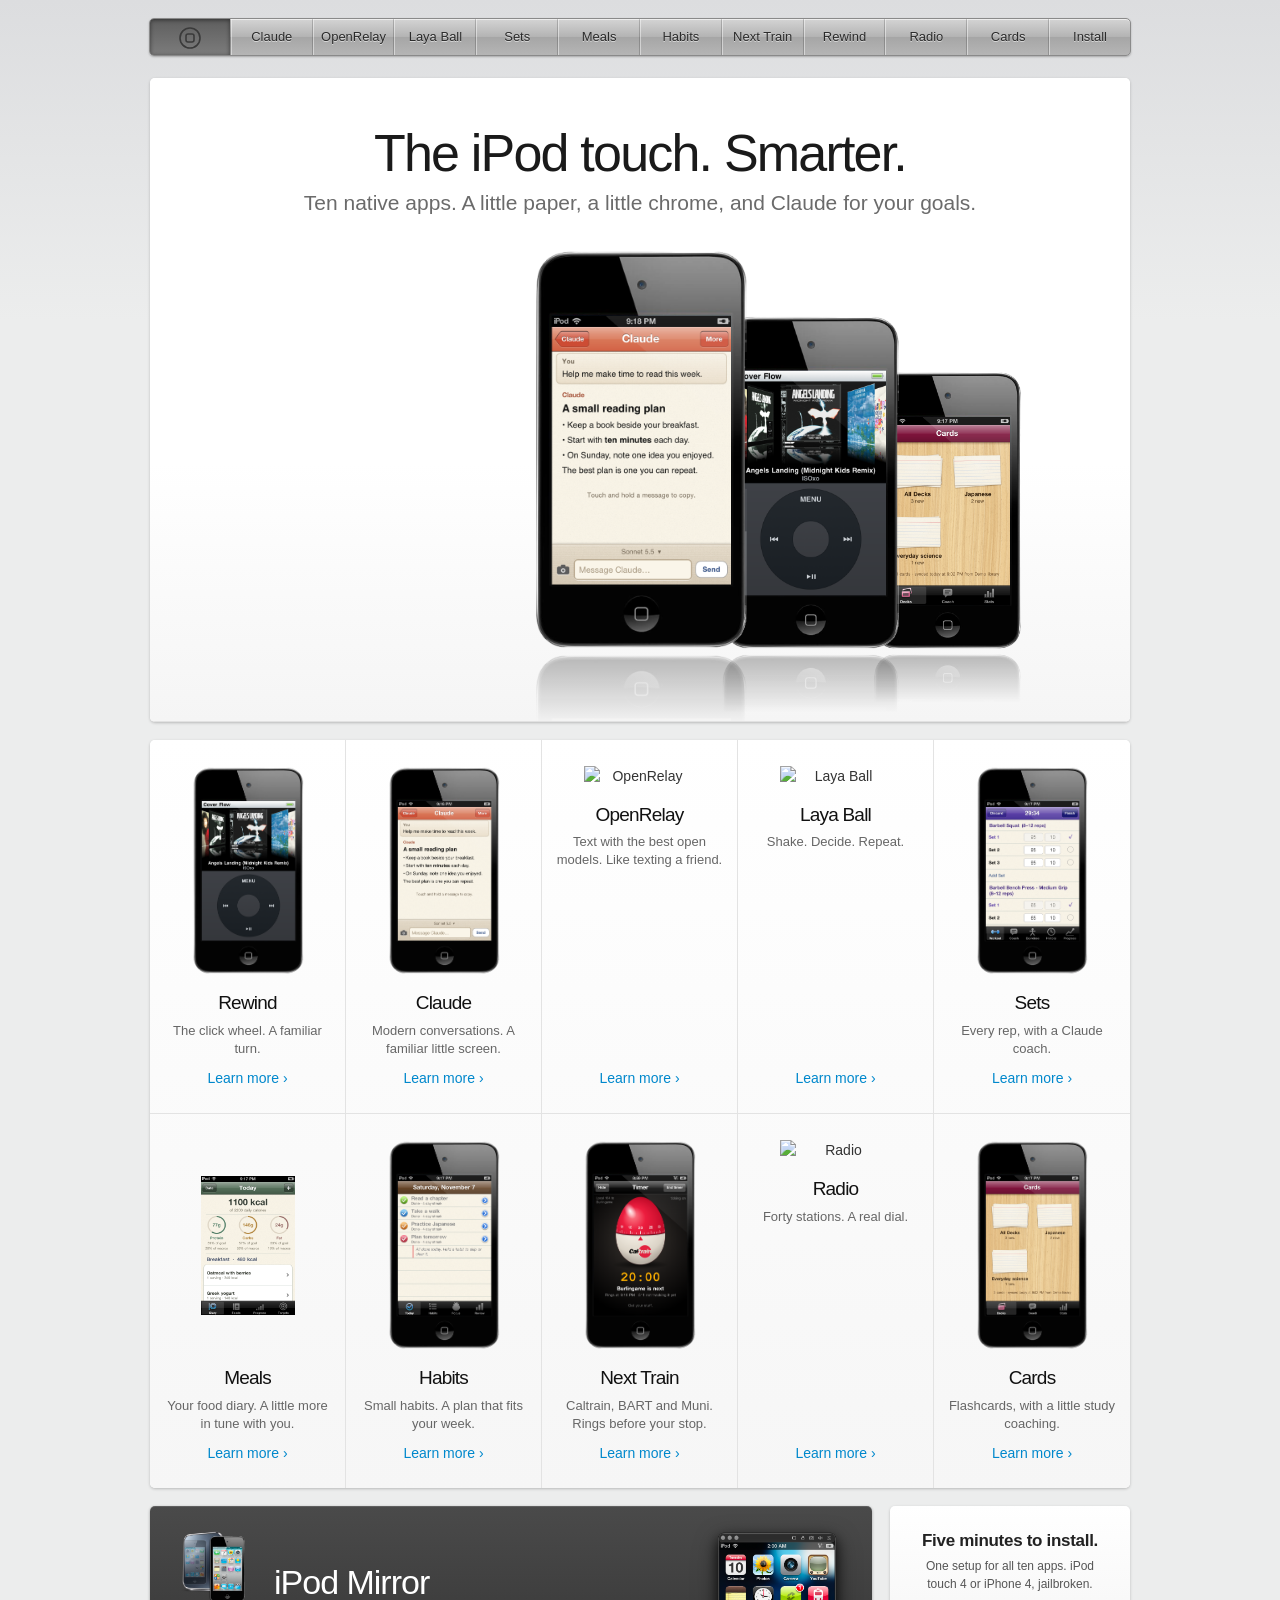
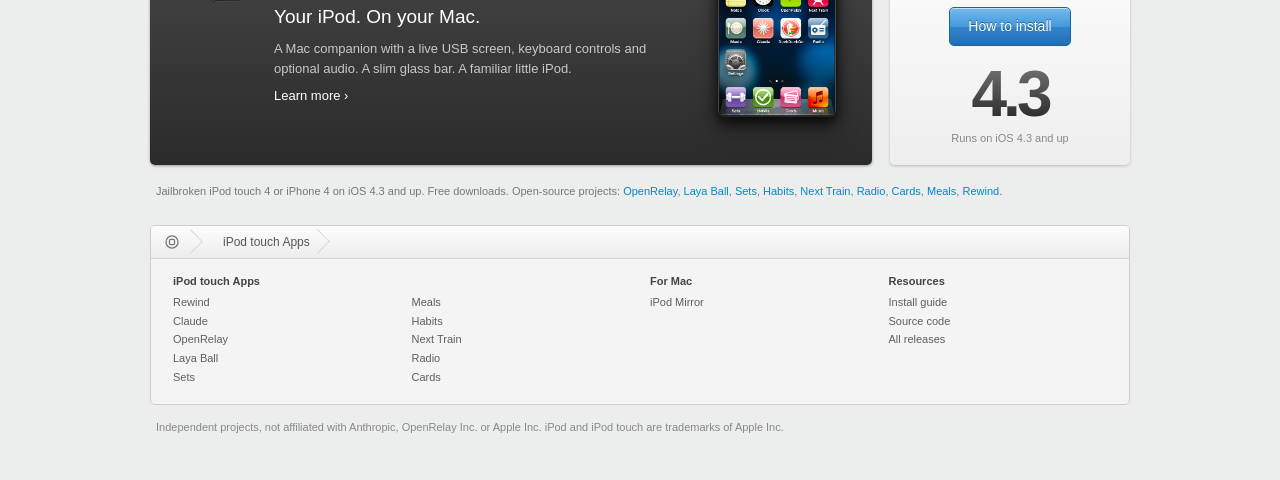
==== commit e6d6b625: "Site: link the new Meals and Rewind source repos Co-Authored-By: Claude Opus 5.5 <noreply@anthropic." ====
--- a/site/index.html
+++ b/site/index.html
@@ -42,5 +42,5 @@
   <a class="promo-dark" href="mirror.html"><img class="pd-icon" src="img/mirror-icon.png?v=reflection-6" alt=""><span class="pd-copy"><strong>iPod Mirror</strong><em>Your iPod. On your Mac.</em><span class="pd-text">A Mac companion with a live USB screen, keyboard controls and optional audio. A slim glass bar. A familiar little iPod.</span><span class="pd-more">Learn more &rsaquo;</span></span><img class="pd-shot" src="img/mirror-window.png?v=user-screenshot-5" alt="iPod Mirror window on a Mac"></a>
   <div class="sheet side"><h4>Five minutes to install.</h4><p>One setup for all ten apps. iPod touch 4 or iPhone 4, jailbroken.</p><a class="btn" href="install.html">How to install</a><span class="side-num">4.3</span><p class="side-cap">Runs on iOS 4.3 and up</p></div>
 </div>
-<p class="fineprint">Jailbroken iPod touch 4 or iPhone 4 on iOS 4.3 and up. Free downloads. Open-source projects: <a href="https://github.com/mannanshukla/ipod">OpenRelay</a>, <a href="https://github.com/mannanshukla/layaball-ios4">Laya Ball</a>, <a href="https://github.com/mannanshukla/sets-ios4">Sets</a>, <a href="https://github.com/mannanshukla/habits-ios4">Habits</a>, <a href="https://github.com/mannanshukla/nexttrain-ios4">Next Train</a>, <a href="https://github.com/mannanshukla/radio-ios4">Radio</a>, <a href="https://github.com/mannanshukla/cards-ios4">Cards</a>.</p>
+<p class="fineprint">Jailbroken iPod touch 4 or iPhone 4 on iOS 4.3 and up. Free downloads. Open-source projects: <a href="https://github.com/mannanshukla/ipod">OpenRelay</a>, <a href="https://github.com/mannanshukla/layaball-ios4">Laya Ball</a>, <a href="https://github.com/mannanshukla/sets-ios4">Sets</a>, <a href="https://github.com/mannanshukla/habits-ios4">Habits</a>, <a href="https://github.com/mannanshukla/nexttrain-ios4">Next Train</a>, <a href="https://github.com/mannanshukla/radio-ios4">Radio</a>, <a href="https://github.com/mannanshukla/cards-ios4">Cards</a>, <a href="https://github.com/mannanshukla/meals-ios4">Meals</a>, <a href="https://github.com/mannanshukla/rewind-ios4">Rewind</a>.</p>
 <footer><div class="wrap"><div class="directory"><div class="crumbs"><a href="index.html" class="home"><svg width="14" height="14" viewBox="0 0 22 22" aria-hidden="true"><circle cx="11" cy="11" r="9.5" fill="none" stroke="#777" stroke-width="2"/><rect x="7" y="7" width="8" height="8" rx="2" fill="none" stroke="#777" stroke-width="2"/></svg><span class="vh">Home</span></a><a href="index.html">iPod touch Apps</a></div><div class="cols"><div><h5>iPod touch Apps</h5><a href="rewind.html">Rewind</a><a href="claude.html">Claude</a><a href="openrelay.html">OpenRelay</a><a href="layaball.html">Laya Ball</a><a href="sets.html">Sets</a></div><div><h5>&nbsp;</h5><a href="meals.html">Meals</a><a href="habits.html">Habits</a><a href="nexttrain.html">Next Train</a><a href="radio.html">Radio</a><a href="cards.html">Cards</a></div><div><h5>For Mac</h5><a href="mirror.html">iPod Mirror</a></div><div><h5>Resources</h5><a href="install.html">Install guide</a><a href="https://github.com/mannanshukla?tab=repositories&amp;q=ios4">Source code</a><a href="https://github.com/mannanshukla/ipod/releases">All releases</a></div></div></div><p class="legal">Independent projects, not affiliated with Anthropic, OpenRelay Inc. or Apple Inc. iPod and iPod touch are trademarks of Apple Inc.</p></div></footer></body></html>
